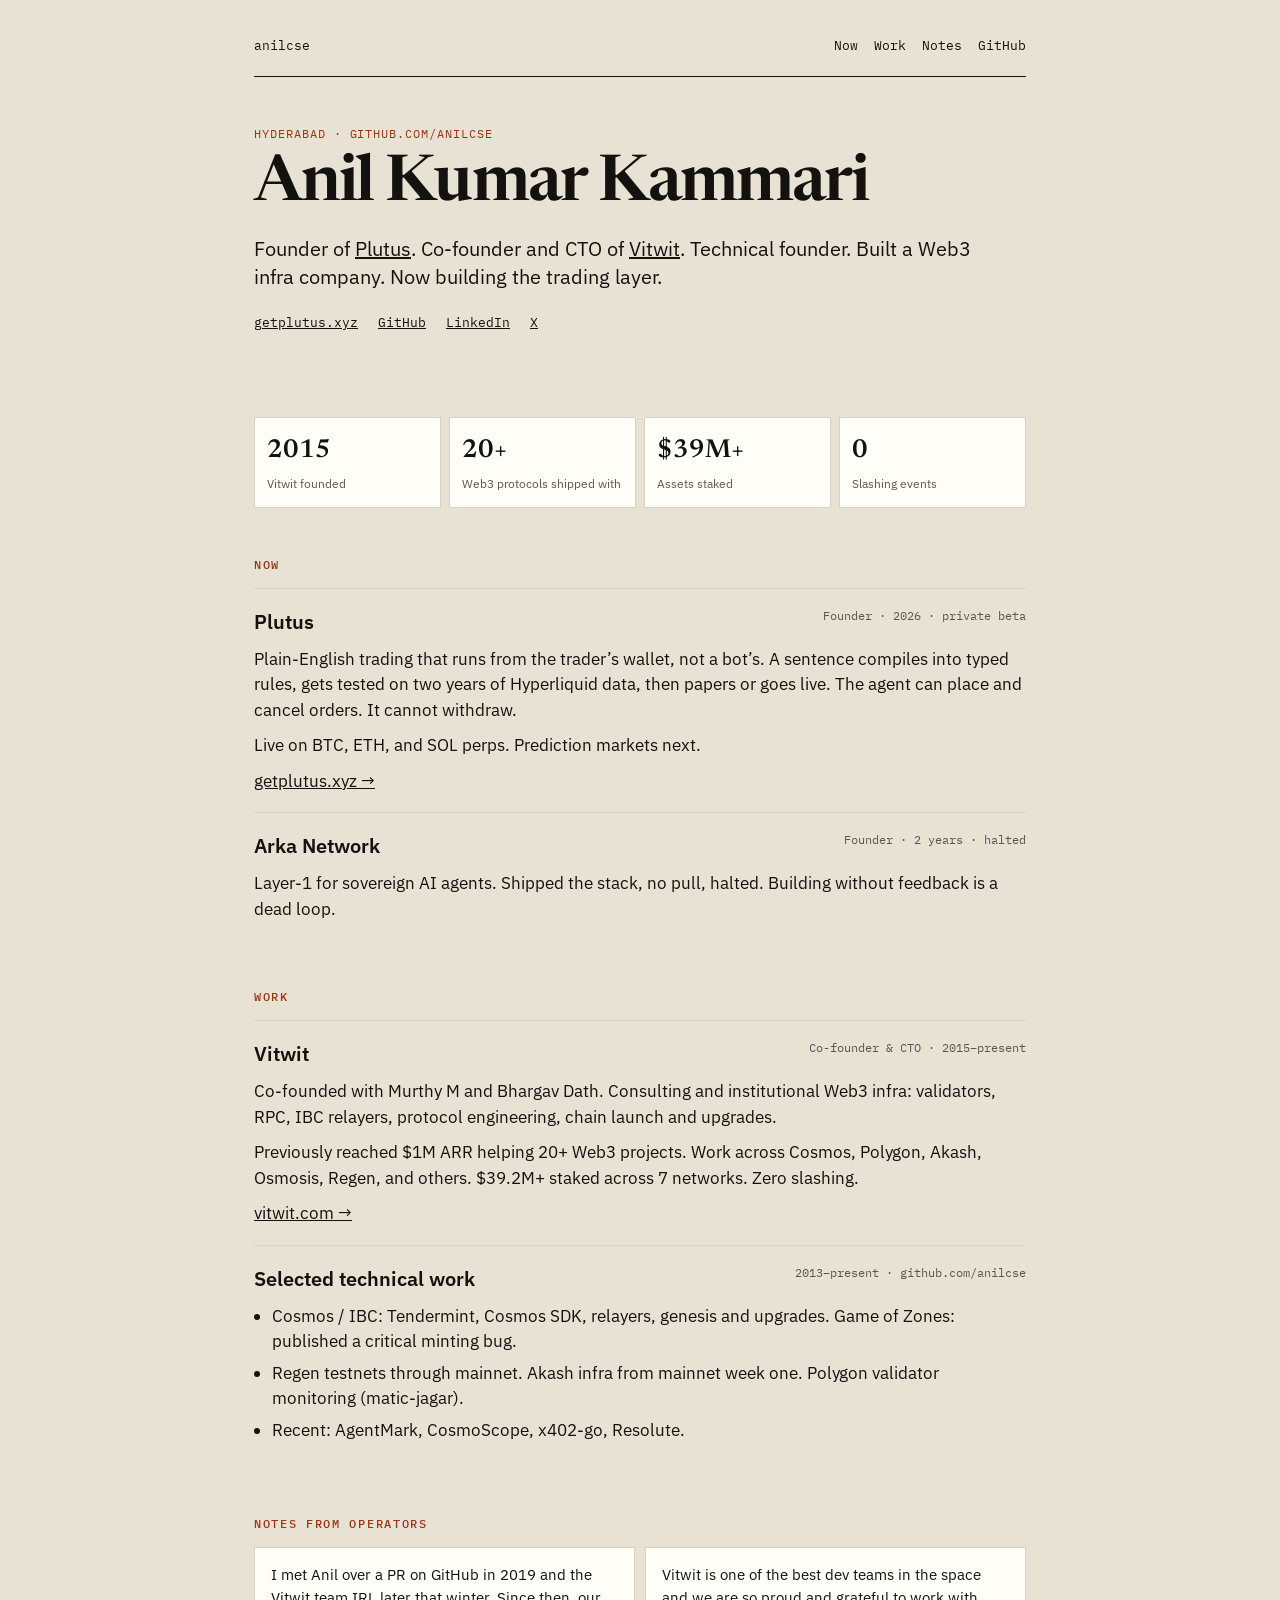
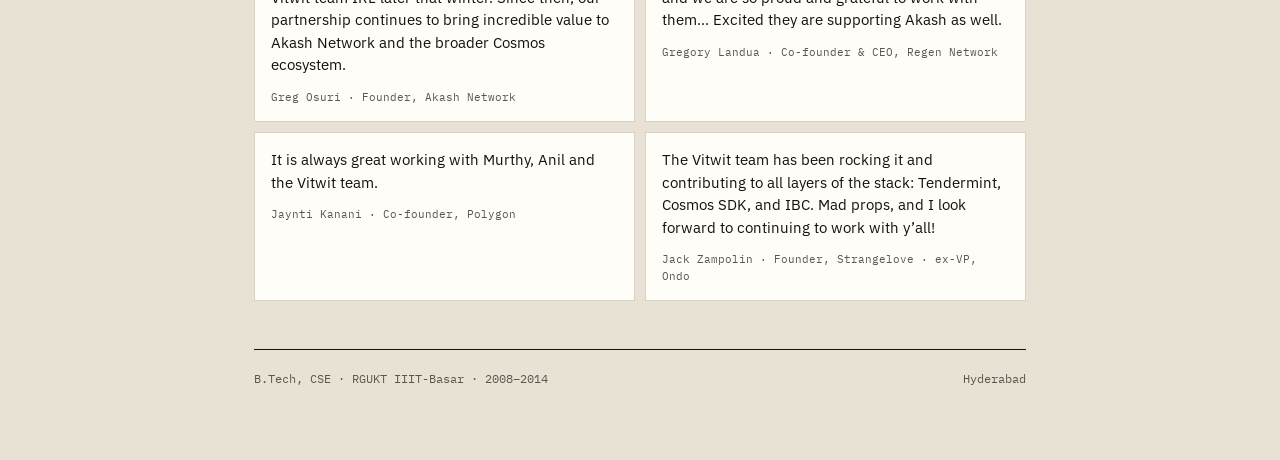
==== index.html @ 3f5a5447 "Add site" ====
<!DOCTYPE html>
<html lang="en">
<head>
  <meta charset="utf-8" />
  <meta name="viewport" content="width=device-width, initial-scale=1" />
  <title>Anil Kumar Kammari</title>
  <meta name="description" content="Founder of Plutus. Co-founder and CTO of Vitwit." />
  <link rel="preconnect" href="https://fonts.googleapis.com" />
  <link rel="preconnect" href="https://fonts.gstatic.com" crossorigin />
  <link href="https://fonts.googleapis.com/css2?family=IBM+Plex+Mono:wght@400;500&family=IBM+Plex+Sans:ital,wght@0,400;0,500;0,600;1,400&family=Newsreader:ital,opsz,wght@0,16..72,500;0,16..72,600;1,16..72,500&display=swap" rel="stylesheet" />
  <link rel="stylesheet" href="styles.css" />
</head>
<body>
  <div class="page">
    <header class="top">
      <p class="mark">anilcse</p>
      <nav>
        <a href="#now">Now</a>
        <a href="#work">Work</a>
        <a href="#notes">Notes</a>
        <a href="https://github.com/anilcse">GitHub</a>
      </nav>
    </header>

    <section class="hero">
      <p class="kicker">Hyderabad · github.com/anilcse</p>
      <h1>Anil Kumar Kammari</h1>
      <p class="lede">
        Founder of <a href="https://getplutus.xyz">Plutus</a>.
        Co-founder and CTO of <a href="https://vitwit.com">Vitwit</a>.
        Technical founder. Built a Web3 infra company. Now building the trading layer.
      </p>
      <p class="links">
        <a href="https://getplutus.xyz">getplutus.xyz</a>
        <a href="https://github.com/anilcse">GitHub</a>
        <a href="https://linkedin.com/in/anilcse">LinkedIn</a>
        <a href="https://x.com/anilcse_">X</a>
      </p>
    </section>

    <section class="stats" aria-label="Highlights">
      <div><b>2015</b><span>Vitwit founded</span></div>
      <div><b>20+</b><span>Web3 protocols shipped with</span></div>
      <div><b>$39M+</b><span>Assets staked</span></div>
      <div><b>0</b><span>Slashing events</span></div>
    </section>

    <section id="now">
      <h2>Now</h2>
      <article>
        <header>
          <h3>Plutus</h3>
          <p>Founder · 2026 · private beta</p>
        </header>
        <p>Plain-English trading that runs from the trader’s wallet, not a bot’s. A sentence compiles into typed rules, gets tested on two years of Hyperliquid data, then papers or goes live. The agent can place and cancel orders. It cannot withdraw.</p>
        <p>Live on BTC, ETH, and SOL perps. Prediction markets next.</p>
        <p><a href="https://getplutus.xyz">getplutus.xyz →</a></p>
      </article>
      <article>
        <header>
          <h3>Arka Network</h3>
          <p>Founder · 2 years · halted</p>
        </header>
        <p>Layer-1 for sovereign AI agents. Shipped the stack, no pull, halted. Building without feedback is a dead loop.</p>
      </article>
    </section>

    <section id="work">
      <h2>Work</h2>
      <article>
        <header>
          <h3>Vitwit</h3>
          <p>Co-founder &amp; CTO · 2015–present</p>
        </header>
        <p>Co-founded with Murthy M and Bhargav Dath. Consulting and institutional Web3 infra: validators, RPC, IBC relayers, protocol engineering, chain launch and upgrades.</p>
        <p>Previously reached $1M ARR helping 20+ Web3 projects. Work across Cosmos, Polygon, Akash, Osmosis, Regen, and others. $39.2M+ staked across 7 networks. Zero slashing.</p>
        <p><a href="https://vitwit.com">vitwit.com →</a></p>
      </article>
      <article>
        <header>
          <h3>Selected technical work</h3>
          <p>2013–present · github.com/anilcse</p>
        </header>
        <ul>
          <li>Cosmos / IBC: Tendermint, Cosmos SDK, relayers, genesis and upgrades. Game of Zones: published a critical minting bug.</li>
          <li>Regen testnets through mainnet. Akash infra from mainnet week one. Polygon validator monitoring (matic-jagar).</li>
          <li>Recent: AgentMark, CosmoScope, x402-go, Resolute.</li>
        </ul>
      </article>
    </section>

    <section id="notes">
      <h2>Notes from operators</h2>
      <div class="quotes">
        <blockquote>
          <p>I met Anil over a PR on GitHub in 2019 and the Vitwit team IRL later that winter. Since then, our partnership continues to bring incredible value to Akash Network and the broader Cosmos ecosystem.</p>
          <footer>Greg Osuri · Founder, Akash Network</footer>
        </blockquote>
        <blockquote>
          <p>Vitwit is one of the best dev teams in the space and we are so proud and grateful to work with them… Excited they are supporting Akash as well.</p>
          <footer>Gregory Landua · Co-founder &amp; CEO, Regen Network</footer>
        </blockquote>
        <blockquote>
          <p>It is always great working with Murthy, Anil and the Vitwit team.</p>
          <footer>Jaynti Kanani · Co-founder, Polygon</footer>
        </blockquote>
        <blockquote>
          <p>The Vitwit team has been rocking it and contributing to all layers of the stack: Tendermint, Cosmos SDK, and IBC. Mad props, and I look forward to continuing to work with y’all!</p>
          <footer>Jack Zampolin · Founder, Strangelove · ex-VP, Ondo</footer>
        </blockquote>
      </div>
    </section>

    <footer class="foot">
      <p>B.Tech, CSE · RGUKT IIIT-Basar · 2008–2014</p>
      <p>Hyderabad</p>
    </footer>
  </div>
</body>
</html>
---- styles.css ----
:root {
  --ink: #14120f;
  --muted: #5c574e;
  --rule: #d8d2c6;
  --paper: #f4efe4;
  --card: #fffdf8;
  --accent: #9a3412;
}

* { box-sizing: border-box; margin: 0; padding: 0; }

html { scroll-behavior: smooth; }

body {
  background: #e8e2d4;
  color: var(--ink);
  font-family: "IBM Plex Sans", ui-sans-serif, system-ui, sans-serif;
  font-size: 17px;
  line-height: 1.5;
}

a { color: var(--ink); }

.page {
  max-width: 820px;
  margin: 0 auto;
  padding: 36px 24px 72px;
}

.top {
  display: flex;
  justify-content: space-between;
  align-items: baseline;
  gap: 16px;
  padding-bottom: 20px;
  border-bottom: 1px solid var(--ink);
}

.mark {
  font-family: "IBM Plex Mono", ui-monospace, monospace;
  font-size: 13px;
}

nav {
  display: flex;
  gap: 16px;
  font-family: "IBM Plex Mono", ui-monospace, monospace;
  font-size: 13px;
}

nav a { text-decoration: none; }
nav a:hover { color: var(--accent); }

.hero { padding: 48px 0 36px; }

.kicker {
  font-family: "IBM Plex Mono", ui-monospace, monospace;
  font-size: 12px;
  letter-spacing: 0.08em;
  text-transform: uppercase;
  color: var(--accent);
  margin-bottom: 12px;
}

h1 {
  font-family: Newsreader, Georgia, serif;
  font-size: clamp(40px, 7vw, 64px);
  font-weight: 600;
  letter-spacing: -0.03em;
  line-height: 0.95;
}

.lede {
  margin-top: 20px;
  max-width: 38em;
  font-size: 20px;
  line-height: 1.4;
}

.links {
  display: flex;
  flex-wrap: wrap;
  gap: 14px 20px;
  margin-top: 22px;
  font-family: "IBM Plex Mono", ui-monospace, monospace;
  font-size: 13px;
}

.stats {
  display: grid;
  grid-template-columns: repeat(4, 1fr);
  gap: 8px;
  margin-bottom: 48px;
}

.stats div {
  background: var(--card);
  border: 1px solid var(--rule);
  padding: 14px 12px;
}

.stats b {
  display: block;
  font-family: Newsreader, Georgia, serif;
  font-size: 26px;
  font-weight: 600;
}

.stats span {
  display: block;
  margin-top: 4px;
  color: var(--muted);
  font-size: 12px;
}

h2 {
  font-family: "IBM Plex Mono", ui-monospace, monospace;
  font-size: 12px;
  font-weight: 500;
  letter-spacing: 0.14em;
  text-transform: uppercase;
  color: var(--accent);
  margin-bottom: 14px;
}

section { margin-bottom: 48px; }

article {
  padding: 18px 0;
  border-top: 1px solid var(--rule);
}

article header {
  display: flex;
  justify-content: space-between;
  gap: 12px;
  flex-wrap: wrap;
  margin-bottom: 10px;
}

h3 {
  font-size: 20px;
  font-weight: 600;
}

article header p {
  font-family: "IBM Plex Mono", ui-monospace, monospace;
  font-size: 12px;
  color: var(--muted);
}

article p + p, article ul { margin-top: 10px; }

ul { padding-left: 18px; }
li { margin: 6px 0; }

.quotes {
  display: grid;
  grid-template-columns: 1fr 1fr;
  gap: 10px;
}

blockquote {
  background: var(--card);
  border: 1px solid var(--rule);
  padding: 16px;
}

blockquote p { font-size: 15px; }

blockquote footer {
  margin-top: 12px;
  font-family: "IBM Plex Mono", ui-monospace, monospace;
  font-size: 11px;
  color: var(--muted);
}

.foot {
  padding-top: 20px;
  border-top: 1px solid var(--ink);
  font-family: "IBM Plex Mono", ui-monospace, monospace;
  font-size: 12px;
  color: var(--muted);
  display: flex;
  justify-content: space-between;
  gap: 12px;
  flex-wrap: wrap;
}

@media (max-width: 700px) {
  .stats, .quotes { grid-template-columns: 1fr 1fr; }
  .top { flex-direction: column; }
}

@media (max-width: 480px) {
  .stats { grid-template-columns: 1fr 1fr; }
  .quotes { grid-template-columns: 1fr; }
}
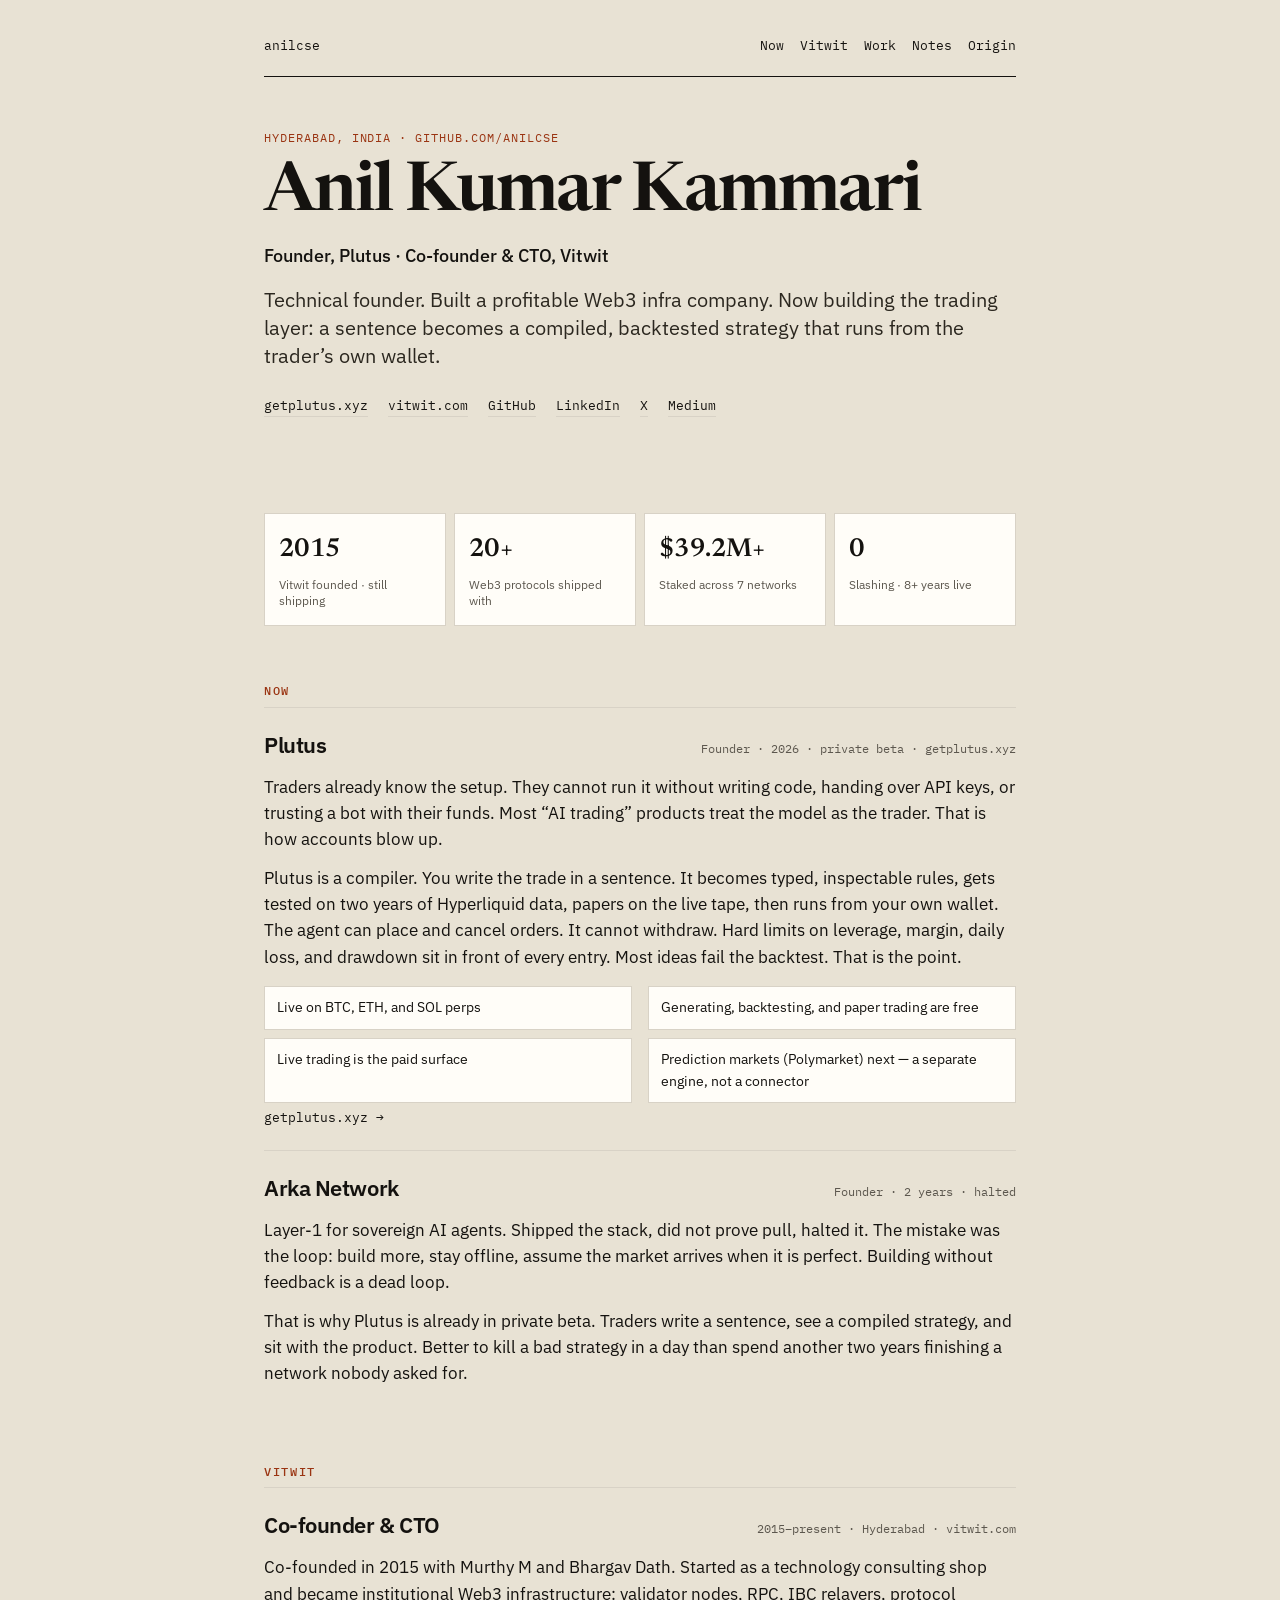
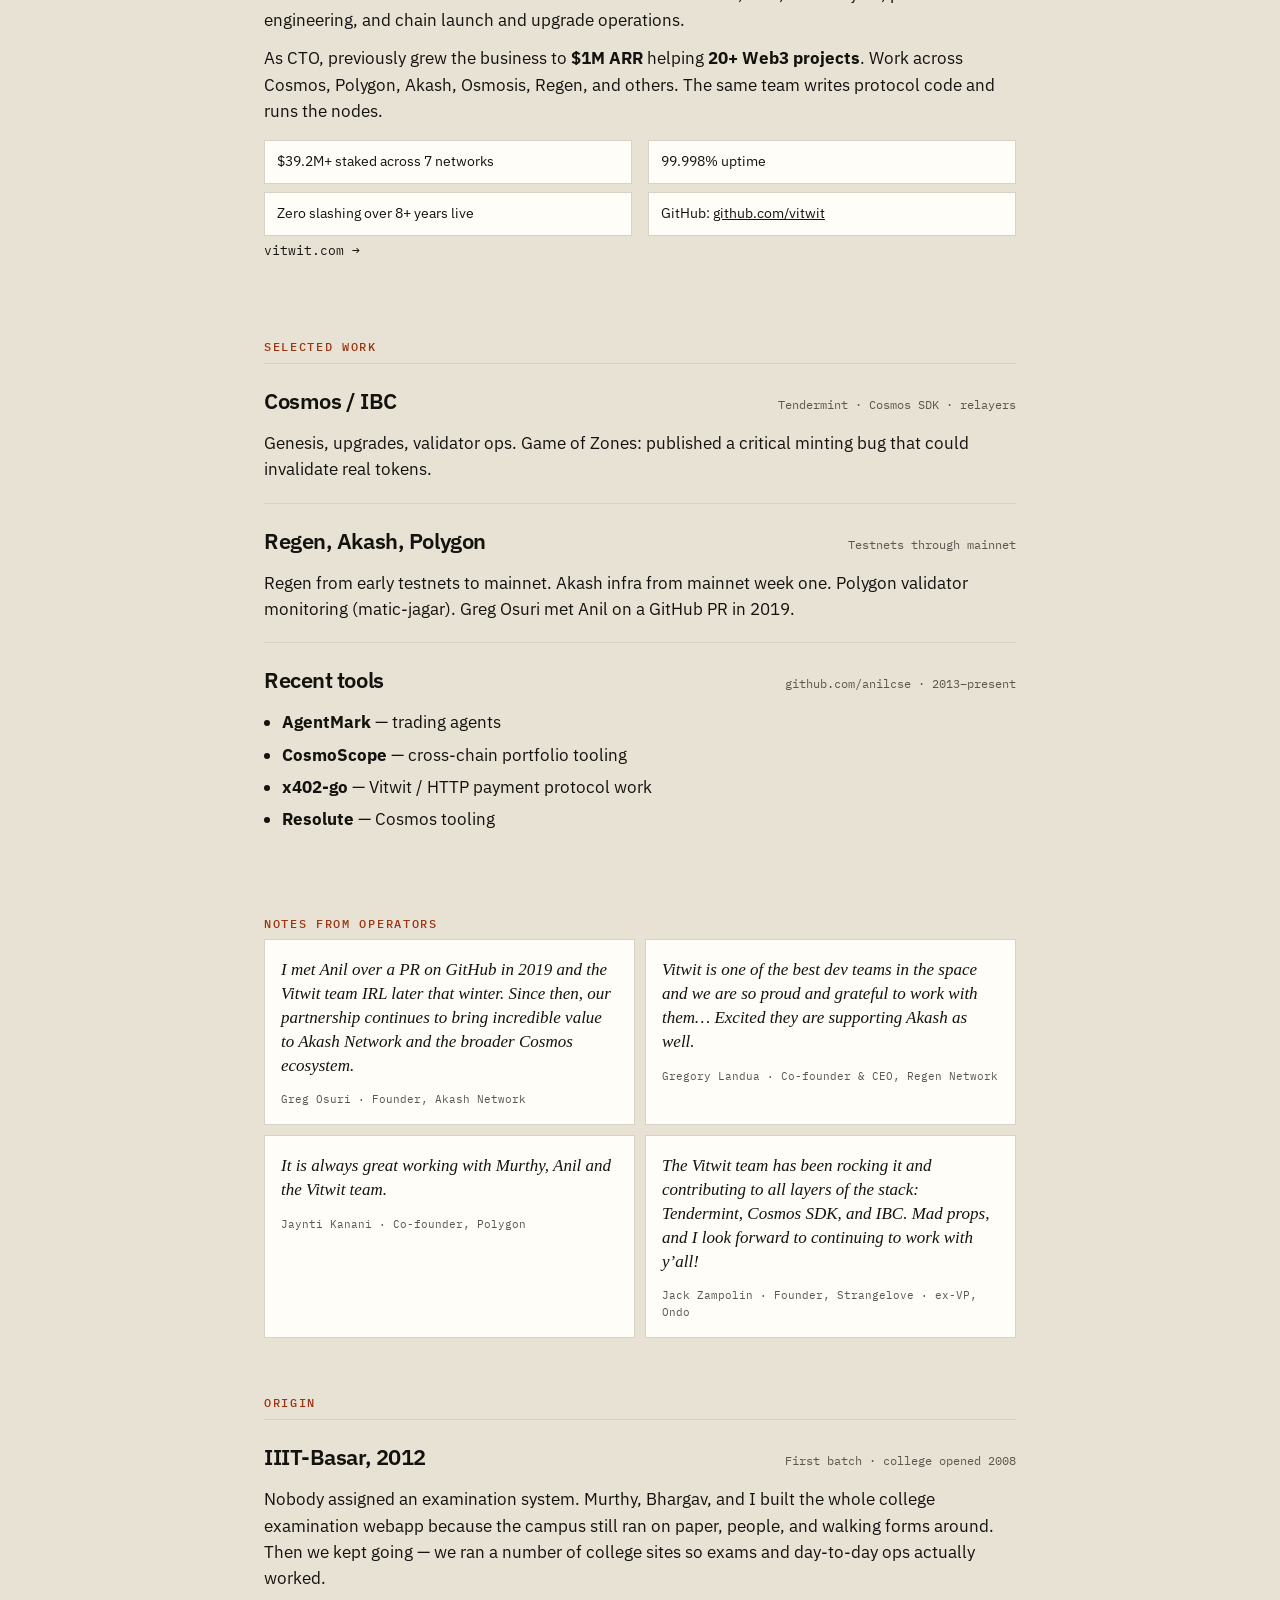
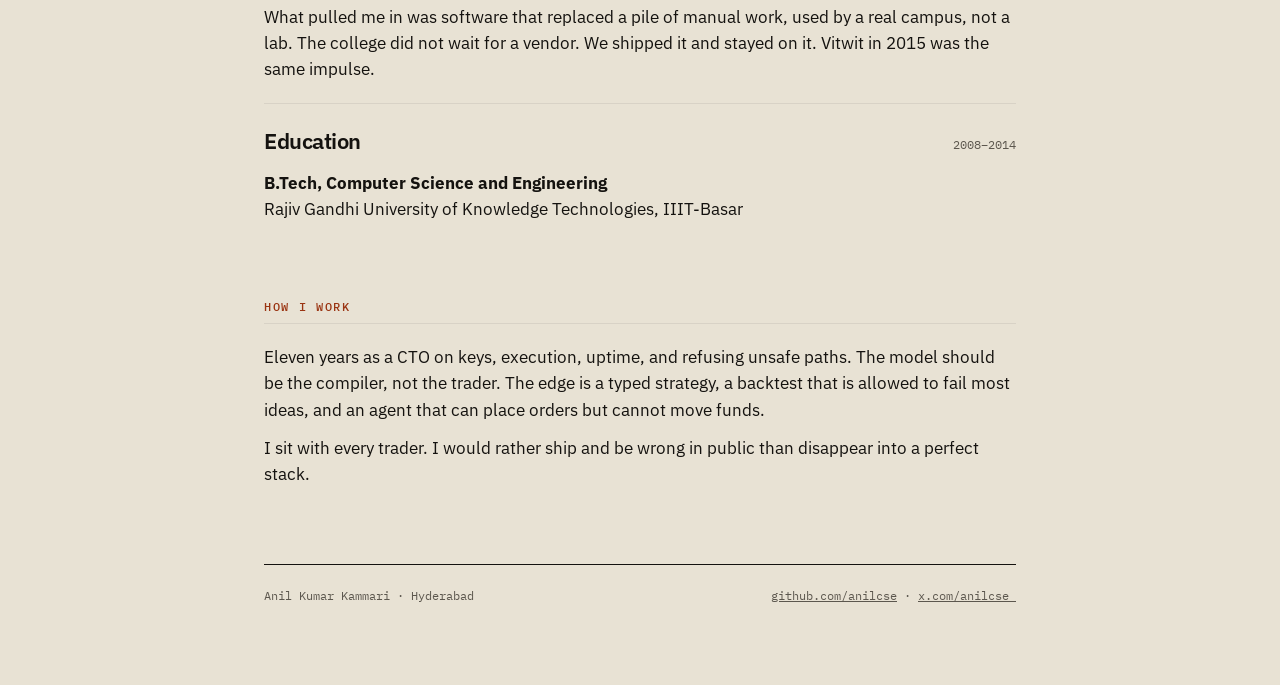
==== commit 451ae2a8: "Expand site" ====
--- a/index.html
+++ b/index.html
@@ -4,7 +4,9 @@
   <meta charset="utf-8" />
   <meta name="viewport" content="width=device-width, initial-scale=1" />
   <title>Anil Kumar Kammari</title>
-  <meta name="description" content="Founder of Plutus. Co-founder and CTO of Vitwit." />
+  <meta name="description" content="Anil Kumar Kammari — founder of Plutus, co-founder and CTO of Vitwit. Technical founder in Hyderabad." />
+  <meta name="author" content="Anil Kumar Kammari" />
+  <link rel="canonical" href="https://anilcse.github.io/me/" />
   <link rel="preconnect" href="https://fonts.googleapis.com" />
   <link rel="preconnect" href="https://fonts.gstatic.com" crossorigin />
   <link href="https://fonts.googleapis.com/css2?family=IBM+Plex+Mono:wght@400;500&family=IBM+Plex+Sans:ital,wght@0,400;0,500;0,600;1,400&family=Newsreader:ital,opsz,wght@0,16..72,500;0,16..72,600;1,16..72,500&display=swap" rel="stylesheet" />
@@ -16,33 +18,37 @@
       <p class="mark">anilcse</p>
       <nav>
         <a href="#now">Now</a>
+        <a href="#vitwit">Vitwit</a>
         <a href="#work">Work</a>
         <a href="#notes">Notes</a>
-        <a href="https://github.com/anilcse">GitHub</a>
+        <a href="#origin">Origin</a>
       </nav>
     </header>
 
     <section class="hero">
-      <p class="kicker">Hyderabad · github.com/anilcse</p>
+      <p class="kicker">Hyderabad, India · github.com/anilcse</p>
       <h1>Anil Kumar Kammari</h1>
+      <p class="role">Founder, Plutus · Co-founder &amp; CTO, Vitwit</p>
       <p class="lede">
-        Founder of <a href="https://getplutus.xyz">Plutus</a>.
-        Co-founder and CTO of <a href="https://vitwit.com">Vitwit</a>.
-        Technical founder. Built a Web3 infra company. Now building the trading layer.
+        Technical founder. Built a profitable Web3 infra company.
+        Now building the trading layer: a sentence becomes a compiled,
+        backtested strategy that runs from the trader’s own wallet.
       </p>
       <p class="links">
         <a href="https://getplutus.xyz">getplutus.xyz</a>
+        <a href="https://vitwit.com">vitwit.com</a>
         <a href="https://github.com/anilcse">GitHub</a>
         <a href="https://linkedin.com/in/anilcse">LinkedIn</a>
         <a href="https://x.com/anilcse_">X</a>
+        <a href="https://medium.com/@anilcse">Medium</a>
       </p>
     </section>
 
     <section class="stats" aria-label="Highlights">
-      <div><b>2015</b><span>Vitwit founded</span></div>
+      <div><b>2015</b><span>Vitwit founded · still shipping</span></div>
       <div><b>20+</b><span>Web3 protocols shipped with</span></div>
-      <div><b>$39M+</b><span>Assets staked</span></div>
-      <div><b>0</b><span>Slashing events</span></div>
+      <div><b>$39.2M+</b><span>Staked across 7 networks</span></div>
+      <div><b>0</b><span>Slashing · 8+ years live</span></div>
     </section>
 
     <section id="now">
@@ -50,10 +56,26 @@
       <article>
         <header>
           <h3>Plutus</h3>
-          <p>Founder · 2026 · private beta</p>
-        </header>
-        <p>Plain-English trading that runs from the trader’s wallet, not a bot’s. A sentence compiles into typed rules, gets tested on two years of Hyperliquid data, then papers or goes live. The agent can place and cancel orders. It cannot withdraw.</p>
-        <p>Live on BTC, ETH, and SOL perps. Prediction markets next.</p>
+          <p>Founder · 2026 · private beta · getplutus.xyz</p>
+        </header>
+        <p>
+          Traders already know the setup. They cannot run it without writing code,
+          handing over API keys, or trusting a bot with their funds. Most “AI trading”
+          products treat the model as the trader. That is how accounts blow up.
+        </p>
+        <p>
+          Plutus is a compiler. You write the trade in a sentence. It becomes typed,
+          inspectable rules, gets tested on two years of Hyperliquid data, papers on
+          the live tape, then runs from your own wallet. The agent can place and cancel
+          orders. It cannot withdraw. Hard limits on leverage, margin, daily loss, and
+          drawdown sit in front of every entry. Most ideas fail the backtest. That is the point.
+        </p>
+        <ul class="facts">
+          <li>Live on BTC, ETH, and SOL perps</li>
+          <li>Generating, backtesting, and paper trading are free</li>
+          <li>Live trading is the paid surface</li>
+          <li>Prediction markets (Polymarket) next — a separate engine, not a connector</li>
+        </ul>
         <p><a href="https://getplutus.xyz">getplutus.xyz →</a></p>
       </article>
       <article>
@@ -61,30 +83,78 @@
           <h3>Arka Network</h3>
           <p>Founder · 2 years · halted</p>
         </header>
-        <p>Layer-1 for sovereign AI agents. Shipped the stack, no pull, halted. Building without feedback is a dead loop.</p>
+        <p>
+          Layer-1 for sovereign AI agents. Shipped the stack, did not prove pull, halted it.
+          The mistake was the loop: build more, stay offline, assume the market arrives when
+          it is perfect. Building without feedback is a dead loop.
+        </p>
+        <p>
+          That is why Plutus is already in private beta. Traders write a sentence, see a
+          compiled strategy, and sit with the product. Better to kill a bad strategy in a
+          day than spend another two years finishing a network nobody asked for.
+        </p>
+      </article>
+    </section>
+
+    <section id="vitwit">
+      <h2>Vitwit</h2>
+      <article>
+        <header>
+          <h3>Co-founder &amp; CTO</h3>
+          <p>2015–present · Hyderabad · vitwit.com</p>
+        </header>
+        <p>
+          Co-founded in 2015 with Murthy M and Bhargav Dath. Started as a technology
+          consulting shop and became institutional Web3 infrastructure: validator nodes,
+          RPC, IBC relayers, protocol engineering, and chain launch and upgrade operations.
+        </p>
+        <p>
+          As CTO, previously grew the business to <strong>$1M ARR</strong> helping
+          <strong>20+ Web3 projects</strong>. Work across Cosmos, Polygon, Akash, Osmosis,
+          Regen, and others. The same team writes protocol code and runs the nodes.
+        </p>
+        <ul class="facts">
+          <li>$39.2M+ staked across 7 networks</li>
+          <li>99.998% uptime</li>
+          <li>Zero slashing over 8+ years live</li>
+          <li>GitHub: <a href="https://github.com/vitwit">github.com/vitwit</a></li>
+        </ul>
+        <p><a href="https://vitwit.com">vitwit.com →</a></p>
       </article>
     </section>
 
     <section id="work">
-      <h2>Work</h2>
-      <article>
-        <header>
-          <h3>Vitwit</h3>
-          <p>Co-founder &amp; CTO · 2015–present</p>
-        </header>
-        <p>Co-founded with Murthy M and Bhargav Dath. Consulting and institutional Web3 infra: validators, RPC, IBC relayers, protocol engineering, chain launch and upgrades.</p>
-        <p>Previously reached $1M ARR helping 20+ Web3 projects. Work across Cosmos, Polygon, Akash, Osmosis, Regen, and others. $39.2M+ staked across 7 networks. Zero slashing.</p>
-        <p><a href="https://vitwit.com">vitwit.com →</a></p>
-      </article>
-      <article>
-        <header>
-          <h3>Selected technical work</h3>
-          <p>2013–present · github.com/anilcse</p>
+      <h2>Selected work</h2>
+      <article>
+        <header>
+          <h3>Cosmos / IBC</h3>
+          <p>Tendermint · Cosmos SDK · relayers</p>
+        </header>
+        <p>
+          Genesis, upgrades, validator ops. Game of Zones: published a critical minting
+          bug that could invalidate real tokens.
+        </p>
+      </article>
+      <article>
+        <header>
+          <h3>Regen, Akash, Polygon</h3>
+          <p>Testnets through mainnet</p>
+        </header>
+        <p>
+          Regen from early testnets to mainnet. Akash infra from mainnet week one.
+          Polygon validator monitoring (matic-jagar). Greg Osuri met Anil on a GitHub PR in 2019.
+        </p>
+      </article>
+      <article>
+        <header>
+          <h3>Recent tools</h3>
+          <p>github.com/anilcse · 2013–present</p>
         </header>
         <ul>
-          <li>Cosmos / IBC: Tendermint, Cosmos SDK, relayers, genesis and upgrades. Game of Zones: published a critical minting bug.</li>
-          <li>Regen testnets through mainnet. Akash infra from mainnet week one. Polygon validator monitoring (matic-jagar).</li>
-          <li>Recent: AgentMark, CosmoScope, x402-go, Resolute.</li>
+          <li><strong>AgentMark</strong> — trading agents</li>
+          <li><strong>CosmoScope</strong> — cross-chain portfolio tooling</li>
+          <li><strong>x402-go</strong> — Vitwit / HTTP payment protocol work</li>
+          <li><strong>Resolute</strong> — Cosmos tooling</li>
         </ul>
       </article>
     </section>
@@ -111,9 +181,60 @@
       </div>
     </section>
 
+    <section id="origin">
+      <h2>Origin</h2>
+      <article>
+        <header>
+          <h3>IIIT-Basar, 2012</h3>
+          <p>First batch · college opened 2008</p>
+        </header>
+        <p>
+          Nobody assigned an examination system. Murthy, Bhargav, and I built the whole
+          college examination webapp because the campus still ran on paper, people, and
+          walking forms around. Then we kept going — we ran a number of college sites so
+          exams and day-to-day ops actually worked.
+        </p>
+        <p>
+          What pulled me in was software that replaced a pile of manual work, used by a
+          real campus, not a lab. The college did not wait for a vendor. We shipped it
+          and stayed on it. Vitwit in 2015 was the same impulse.
+        </p>
+      </article>
+      <article>
+        <header>
+          <h3>Education</h3>
+          <p>2008–2014</p>
+        </header>
+        <p>
+          <strong>B.Tech, Computer Science and Engineering</strong><br />
+          Rajiv Gandhi University of Knowledge Technologies, IIIT-Basar
+        </p>
+      </article>
+    </section>
+
+    <section id="about">
+      <h2>How I work</h2>
+      <article>
+        <p>
+          Eleven years as a CTO on keys, execution, uptime, and refusing unsafe paths.
+          The model should be the compiler, not the trader. The edge is a typed strategy,
+          a backtest that is allowed to fail most ideas, and an agent that can place
+          orders but cannot move funds.
+        </p>
+        <p>
+          I sit with every trader. I would rather ship and be wrong in public than
+          disappear into a perfect stack.
+        </p>
+      </article>
+    </section>
+
     <footer class="foot">
-      <p>B.Tech, CSE · RGUKT IIIT-Basar · 2008–2014</p>
-      <p>Hyderabad</p>
+      <p>Anil Kumar Kammari · Hyderabad</p>
+      <p>
+        <a href="https://github.com/anilcse">github.com/anilcse</a>
+        ·
+        <a href="https://x.com/anilcse_">x.com/anilcse_</a>
+      </p>
     </footer>
   </div>
 </body>
--- a/styles.css
+++ b/styles.css
@@ -16,15 +16,15 @@
   color: var(--ink);
   font-family: "IBM Plex Sans", ui-sans-serif, system-ui, sans-serif;
   font-size: 17px;
-  line-height: 1.5;
+  line-height: 1.55;
 }
 
 a { color: var(--ink); }
 
 .page {
-  max-width: 820px;
+  max-width: 800px;
   margin: 0 auto;
-  padding: 36px 24px 72px;
+  padding: 36px 24px 80px;
 }
 
 .top {
@@ -43,7 +43,8 @@
 
 nav {
   display: flex;
-  gap: 16px;
+  flex-wrap: wrap;
+  gap: 14px 16px;
   font-family: "IBM Plex Mono", ui-monospace, monospace;
   font-size: 13px;
 }
@@ -51,7 +52,7 @@
 nav a { text-decoration: none; }
 nav a:hover { color: var(--accent); }
 
-.hero { padding: 48px 0 36px; }
+.hero { padding: 52px 0 40px; }
 
 .kicker {
   font-family: "IBM Plex Mono", ui-monospace, monospace;
@@ -59,44 +60,54 @@
   letter-spacing: 0.08em;
   text-transform: uppercase;
   color: var(--accent);
-  margin-bottom: 12px;
+  margin-bottom: 14px;
 }
 
 h1 {
   font-family: Newsreader, Georgia, serif;
-  font-size: clamp(40px, 7vw, 64px);
+  font-size: clamp(40px, 7vw, 68px);
   font-weight: 600;
   letter-spacing: -0.03em;
   line-height: 0.95;
 }
 
+.role {
+  margin-top: 16px;
+  font-size: 18px;
+  font-weight: 500;
+}
+
 .lede {
-  margin-top: 20px;
+  margin-top: 16px;
   max-width: 38em;
   font-size: 20px;
   line-height: 1.4;
+  color: #2b271f;
 }
 
 .links {
   display: flex;
   flex-wrap: wrap;
-  gap: 14px 20px;
-  margin-top: 22px;
-  font-family: "IBM Plex Mono", ui-monospace, monospace;
-  font-size: 13px;
-}
+  gap: 12px 20px;
+  margin-top: 26px;
+  font-family: "IBM Plex Mono", ui-monospace, monospace;
+  font-size: 13px;
+}
+
+.links a { text-decoration: none; border-bottom: 1px solid var(--rule); }
+.links a:hover { color: var(--accent); border-color: var(--accent); }
 
 .stats {
   display: grid;
   grid-template-columns: repeat(4, 1fr);
   gap: 8px;
-  margin-bottom: 48px;
+  margin-bottom: 56px;
 }
 
 .stats div {
   background: var(--card);
   border: 1px solid var(--rule);
-  padding: 14px 12px;
+  padding: 16px 14px;
 }
 
 .stats b {
@@ -104,13 +115,15 @@
   font-family: Newsreader, Georgia, serif;
   font-size: 26px;
   font-weight: 600;
+  letter-spacing: -0.02em;
 }
 
 .stats span {
   display: block;
-  margin-top: 4px;
-  color: var(--muted);
-  font-size: 12px;
+  margin-top: 6px;
+  color: var(--muted);
+  font-size: 12px;
+  line-height: 1.35;
 }
 
 h2 {
@@ -120,27 +133,29 @@
   letter-spacing: 0.14em;
   text-transform: uppercase;
   color: var(--accent);
-  margin-bottom: 14px;
-}
-
-section { margin-bottom: 48px; }
+  margin-bottom: 6px;
+}
+
+section { margin-bottom: 56px; }
 
 article {
-  padding: 18px 0;
+  padding: 20px 0;
   border-top: 1px solid var(--rule);
 }
 
 article header {
   display: flex;
   justify-content: space-between;
+  align-items: baseline;
   gap: 12px;
   flex-wrap: wrap;
-  margin-bottom: 10px;
+  margin-bottom: 12px;
 }
 
 h3 {
-  font-size: 20px;
+  font-size: 22px;
   font-weight: 600;
+  letter-spacing: -0.02em;
 }
 
 article header p {
@@ -149,10 +164,36 @@
   color: var(--muted);
 }
 
-article p + p, article ul { margin-top: 10px; }
+article p + p,
+article ul { margin-top: 12px; }
+
+article > p:last-child a {
+  font-family: "IBM Plex Mono", ui-monospace, monospace;
+  font-size: 13px;
+  text-decoration: none;
+}
+
+article > p:last-child a:hover { color: var(--accent); }
 
 ul { padding-left: 18px; }
 li { margin: 6px 0; }
+
+.facts {
+  list-style: none;
+  padding: 0;
+  display: grid;
+  grid-template-columns: 1fr 1fr;
+  gap: 8px 16px;
+  margin-top: 16px;
+}
+
+.facts li {
+  margin: 0;
+  padding: 10px 12px;
+  background: var(--card);
+  border: 1px solid var(--rule);
+  font-size: 14px;
+}
 
 .quotes {
   display: grid;
@@ -163,20 +204,26 @@
 blockquote {
   background: var(--card);
   border: 1px solid var(--rule);
-  padding: 16px;
-}
-
-blockquote p { font-size: 15px; }
+  padding: 18px 16px 16px;
+}
+
+blockquote p {
+  font-family: Newsreader, Georgia, serif;
+  font-size: 17px;
+  line-height: 1.4;
+  font-style: italic;
+}
 
 blockquote footer {
-  margin-top: 12px;
+  margin-top: 14px;
   font-family: "IBM Plex Mono", ui-monospace, monospace;
   font-size: 11px;
+  font-style: normal;
   color: var(--muted);
 }
 
 .foot {
-  padding-top: 20px;
+  padding-top: 22px;
   border-top: 1px solid var(--ink);
   font-family: "IBM Plex Mono", ui-monospace, monospace;
   font-size: 12px;
@@ -187,12 +234,14 @@
   flex-wrap: wrap;
 }
 
+.foot a { color: var(--muted); }
+
 @media (max-width: 700px) {
-  .stats, .quotes { grid-template-columns: 1fr 1fr; }
+  .stats { grid-template-columns: 1fr 1fr; }
+  .quotes, .facts { grid-template-columns: 1fr; }
   .top { flex-direction: column; }
 }
 
 @media (max-width: 480px) {
-  .stats { grid-template-columns: 1fr 1fr; }
-  .quotes { grid-template-columns: 1fr; }
-}
+  .hero { padding: 36px 0 28px; }
+}
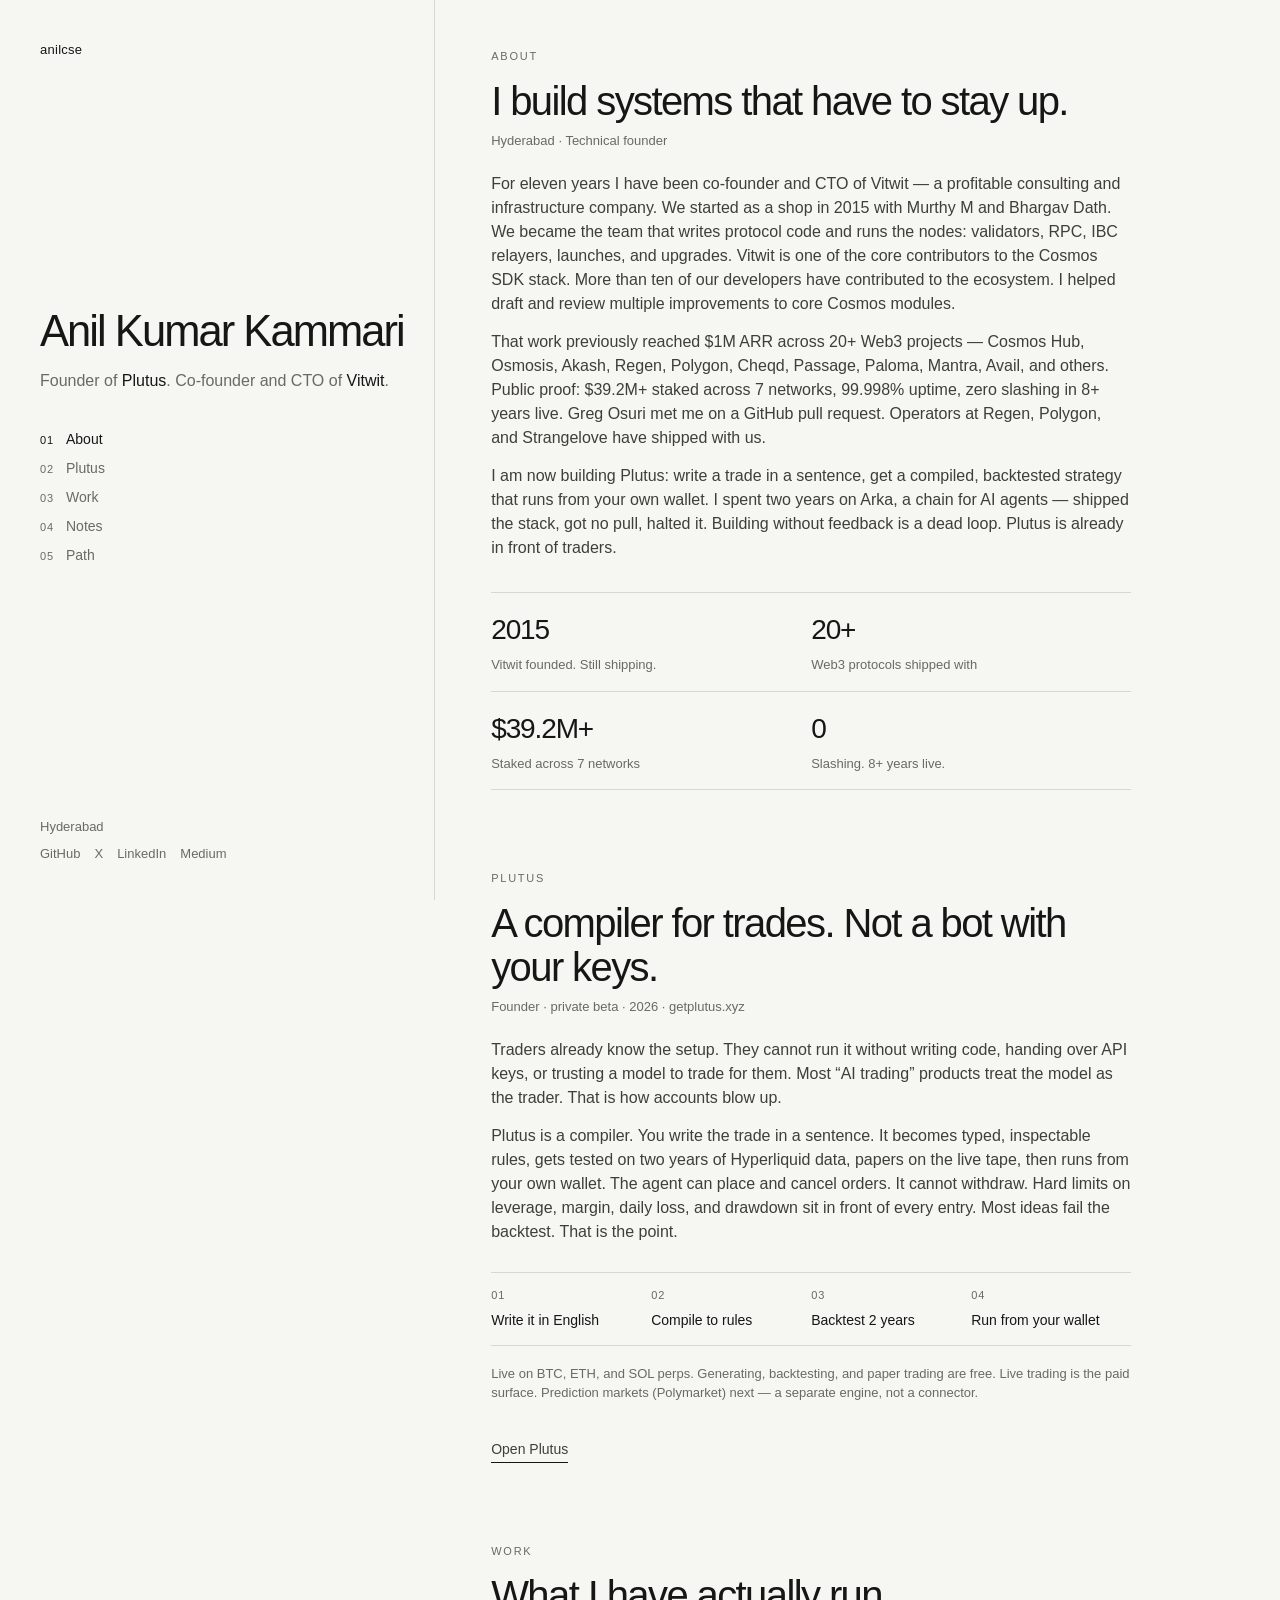
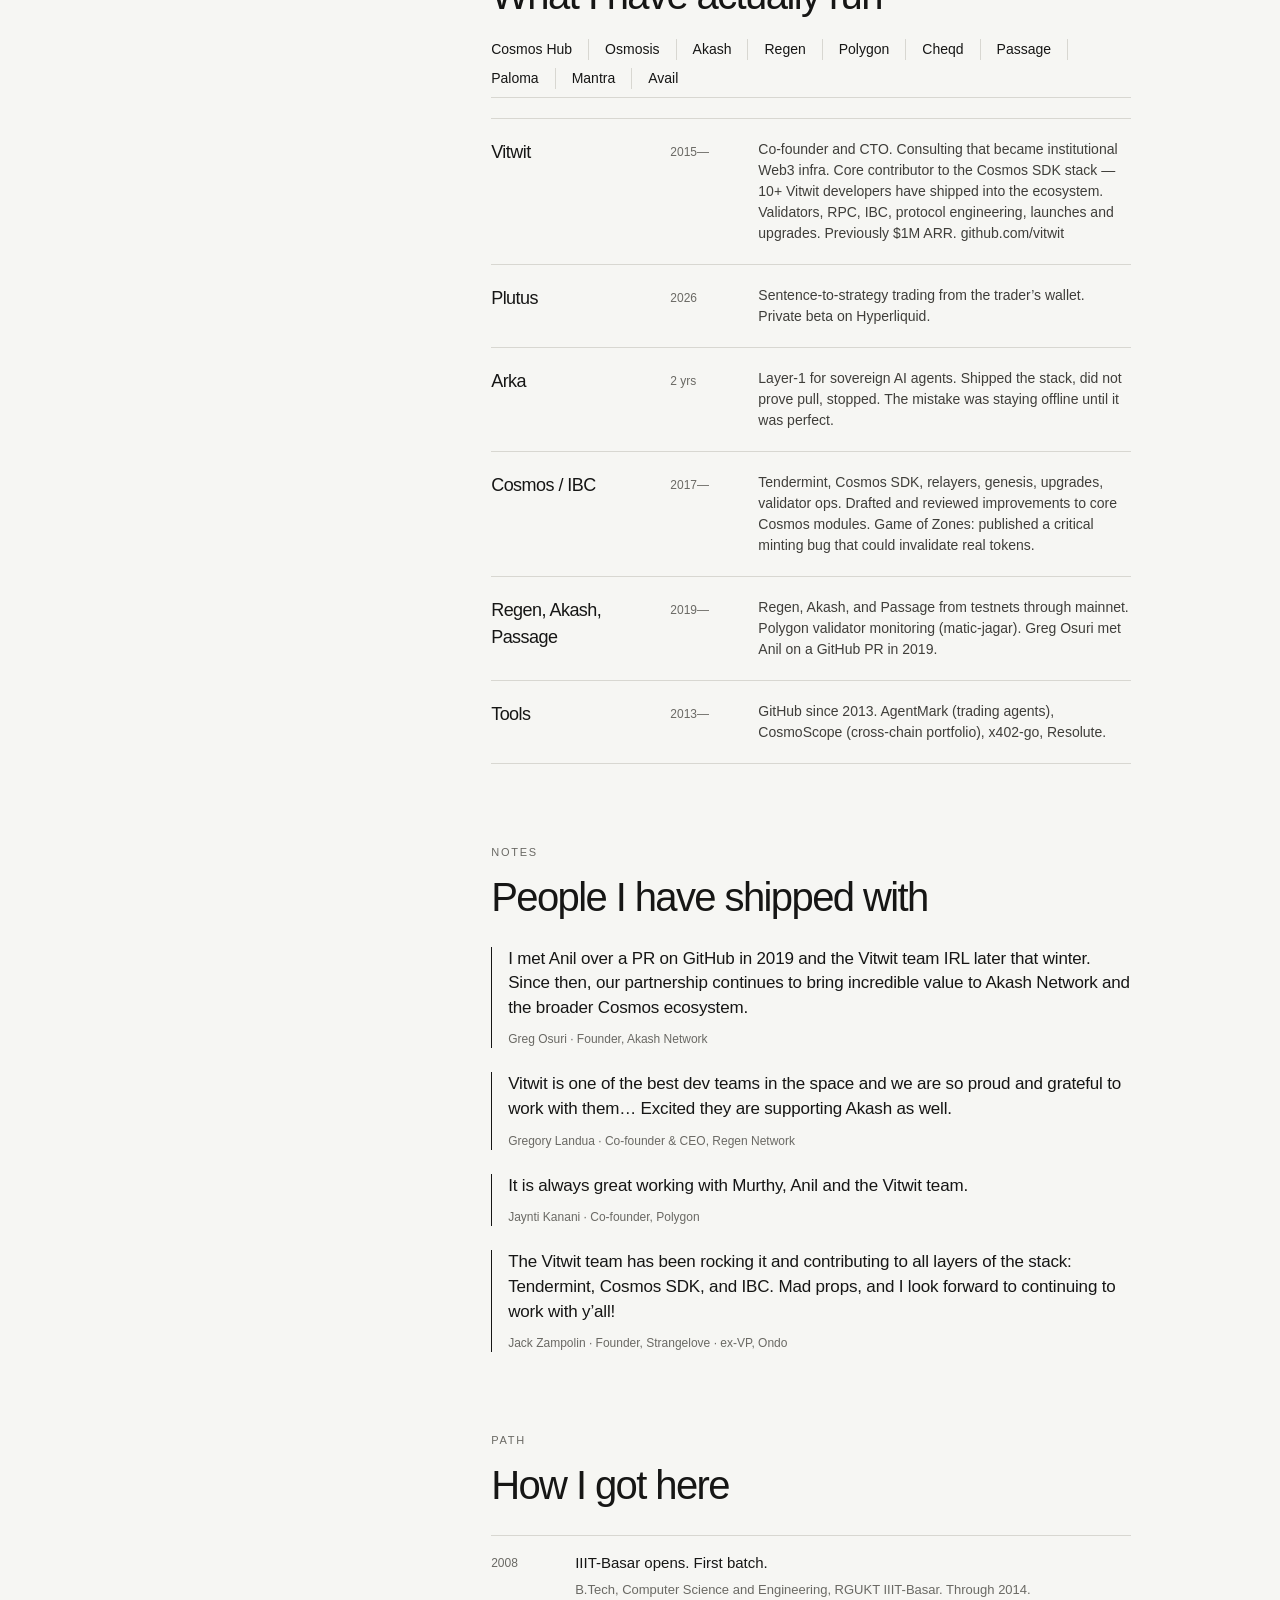
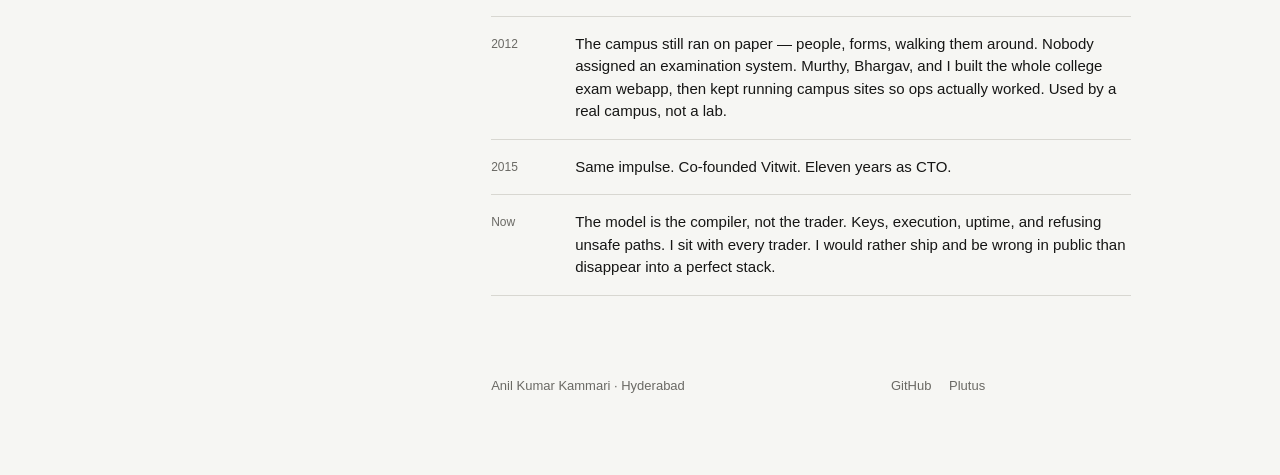
==== commit 6351b16a: "Add portfolio projects, redesign the layout" ====
--- a/index.html
+++ b/index.html
@@ -4,64 +4,99 @@
   <meta charset="utf-8" />
   <meta name="viewport" content="width=device-width, initial-scale=1" />
   <title>Anil Kumar Kammari</title>
-  <meta name="description" content="Anil Kumar Kammari — founder of Plutus, co-founder and CTO of Vitwit. Technical founder in Hyderabad." />
-  <meta name="author" content="Anil Kumar Kammari" />
-  <link rel="canonical" href="https://anilcse.github.io/me/" />
-  <link rel="preconnect" href="https://fonts.googleapis.com" />
-  <link rel="preconnect" href="https://fonts.gstatic.com" crossorigin />
-  <link href="https://fonts.googleapis.com/css2?family=IBM+Plex+Mono:wght@400;500&family=IBM+Plex+Sans:ital,wght@0,400;0,500;0,600;1,400&family=Newsreader:ital,opsz,wght@0,16..72,500;0,16..72,600;1,16..72,500&display=swap" rel="stylesheet" />
+  <meta name="description" content="Founder of Plutus. Co-founder and CTO of Vitwit." />
+  <link rel="canonical" href="https://anilcse.xyz/" />
+  <link rel="preconnect" href="https://api.fontshare.com" />
+  <link href="https://api.fontshare.com/v2/css?f[]=satoshi@400,500,700&f[]=clash-grotesk@500,600&display=swap" rel="stylesheet" />
   <link rel="stylesheet" href="styles.css" />
 </head>
 <body>
-  <div class="page">
-    <header class="top">
+  <a class="skip" href="#main">Skip to content</a>
+
+  <div class="shell">
+    <header class="rail">
       <p class="mark">anilcse</p>
-      <nav>
-        <a href="#now">Now</a>
-        <a href="#vitwit">Vitwit</a>
-        <a href="#work">Work</a>
-        <a href="#notes">Notes</a>
-        <a href="#origin">Origin</a>
-      </nav>
+      <div class="rail-main">
+        <h1>Anil Kumar Kammari</h1>
+        <p class="lede">
+          Founder of <a href="https://getplutus.xyz">Plutus</a>.
+          Co-founder and CTO of <a href="https://vitwit.com">Vitwit</a>.
+        </p>
+        <nav>
+          <a href="#about"><span>01</span> About</a>
+          <a href="#now"><span>02</span> Plutus</a>
+          <a href="#work"><span>03</span> Work</a>
+          <a href="#notes"><span>04</span> Notes</a>
+          <a href="#path"><span>05</span> Path</a>
+        </nav>
+      </div>
+      <p class="rail-foot">
+        Hyderabad
+        <span>
+          <a href="https://github.com/anilcse">GitHub</a>
+          <a href="https://x.com/anilcse_">X</a>
+          <a href="https://linkedin.com/in/anilcse">LinkedIn</a>
+          <a href="https://medium.com/@anilcse">Medium</a>
+        </span>
+      </p>
     </header>
 
-    <section class="hero">
-      <p class="kicker">Hyderabad, India · github.com/anilcse</p>
-      <h1>Anil Kumar Kammari</h1>
-      <p class="role">Founder, Plutus · Co-founder &amp; CTO, Vitwit</p>
-      <p class="lede">
-        Technical founder. Built a profitable Web3 infra company.
-        Now building the trading layer: a sentence becomes a compiled,
-        backtested strategy that runs from the trader’s own wallet.
-      </p>
-      <p class="links">
-        <a href="https://getplutus.xyz">getplutus.xyz</a>
-        <a href="https://vitwit.com">vitwit.com</a>
-        <a href="https://github.com/anilcse">GitHub</a>
-        <a href="https://linkedin.com/in/anilcse">LinkedIn</a>
-        <a href="https://x.com/anilcse_">X</a>
-        <a href="https://medium.com/@anilcse">Medium</a>
-      </p>
-    </section>
-
-    <section class="stats" aria-label="Highlights">
-      <div><b>2015</b><span>Vitwit founded · still shipping</span></div>
-      <div><b>20+</b><span>Web3 protocols shipped with</span></div>
-      <div><b>$39.2M+</b><span>Staked across 7 networks</span></div>
-      <div><b>0</b><span>Slashing · 8+ years live</span></div>
-    </section>
-
-    <section id="now">
-      <h2>Now</h2>
-      <article>
-        <header>
-          <h3>Plutus</h3>
-          <p>Founder · 2026 · private beta · getplutus.xyz</p>
-        </header>
+    <main id="main">
+      <section id="about">
+        <p class="label">About</p>
+        <h2>I build systems that have to stay up.</h2>
+        <p class="when">Hyderabad · Technical founder</p>
+        <p>
+          For eleven years I have been co-founder and CTO of Vitwit — a profitable
+          consulting and infrastructure company. We started as a shop in 2015 with
+          Murthy M and Bhargav Dath.           We became the team that writes protocol code
+          and runs the nodes: validators, RPC, IBC relayers, launches, and upgrades.
+          Vitwit is one of the core contributors to the Cosmos SDK stack.
+          More than ten of our developers have contributed to the ecosystem.
+          I helped draft and review multiple improvements to core Cosmos modules.
+        </p>
+        <p>
+          That work previously reached $1M ARR across 20+ Web3 projects — Cosmos Hub,
+          Osmosis, Akash, Regen, Polygon, Cheqd, Passage, Paloma, Mantra, Avail,
+          and others. Public proof: $39.2M+ staked
+          across 7 networks, 99.998% uptime, zero slashing in 8+ years live.
+          Greg Osuri met me on a GitHub pull request. Operators at Regen, Polygon,
+          and Strangelove have shipped with us.
+        </p>
+        <p>
+          I am now building Plutus: write a trade in a sentence, get a compiled,
+          backtested strategy that runs from your own wallet. I spent two years on
+          Arka, a chain for AI agents — shipped the stack, got no pull, halted it.
+          Building without feedback is a dead loop. Plutus is already in front of traders.
+        </p>
+        <dl class="facts">
+          <div>
+            <dt>2015</dt>
+            <dd>Vitwit founded. Still shipping.</dd>
+          </div>
+          <div>
+            <dt>20+</dt>
+            <dd>Web3 protocols shipped with</dd>
+          </div>
+          <div>
+            <dt>$39.2M+</dt>
+            <dd>Staked across 7 networks</dd>
+          </div>
+          <div>
+            <dt>0</dt>
+            <dd>Slashing. 8+ years live.</dd>
+          </div>
+        </dl>
+      </section>
+
+      <section id="now">
+        <p class="label">Plutus</p>
+        <h2>A compiler for trades. Not a bot with your keys.</h2>
+        <p class="when">Founder · private beta · 2026 · getplutus.xyz</p>
         <p>
           Traders already know the setup. They cannot run it without writing code,
-          handing over API keys, or trusting a bot with their funds. Most “AI trading”
-          products treat the model as the trader. That is how accounts blow up.
+          handing over API keys, or trusting a model to trade for them. Most
+          “AI trading” products treat the model as the trader. That is how accounts blow up.
         </p>
         <p>
           Plutus is a compiler. You write the trade in a sentence. It becomes typed,
@@ -70,172 +105,147 @@
           orders. It cannot withdraw. Hard limits on leverage, margin, daily loss, and
           drawdown sit in front of every entry. Most ideas fail the backtest. That is the point.
         </p>
-        <ul class="facts">
-          <li>Live on BTC, ETH, and SOL perps</li>
-          <li>Generating, backtesting, and paper trading are free</li>
-          <li>Live trading is the paid surface</li>
-          <li>Prediction markets (Polymarket) next — a separate engine, not a connector</li>
+        <ol class="steps">
+          <li>Write it in English</li>
+          <li>Compile to rules</li>
+          <li>Backtest 2 years</li>
+          <li>Run from your wallet</li>
+        </ol>
+        <p class="fine">
+          Live on BTC, ETH, and SOL perps. Generating, backtesting, and paper trading
+          are free. Live trading is the paid surface. Prediction markets (Polymarket)
+          next — a separate engine, not a connector.
+        </p>
+        <p><a class="more" href="https://getplutus.xyz">Open Plutus</a></p>
+      </section>
+
+      <section id="work">
+        <p class="label">Work</p>
+        <h2>What I have actually run</h2>
+        <ul class="names">
+          <li>Cosmos Hub</li>
+          <li>Osmosis</li>
+          <li>Akash</li>
+          <li>Regen</li>
+          <li>Polygon</li>
+          <li>Cheqd</li>
+          <li>Passage</li>
+          <li>Paloma</li>
+          <li>Mantra</li>
+          <li>Avail</li>
         </ul>
-        <p><a href="https://getplutus.xyz">getplutus.xyz →</a></p>
-      </article>
-      <article>
-        <header>
-          <h3>Arka Network</h3>
-          <p>Founder · 2 years · halted</p>
-        </header>
-        <p>
-          Layer-1 for sovereign AI agents. Shipped the stack, did not prove pull, halted it.
-          The mistake was the loop: build more, stay offline, assume the market arrives when
-          it is perfect. Building without feedback is a dead loop.
-        </p>
-        <p>
-          That is why Plutus is already in private beta. Traders write a sentence, see a
-          compiled strategy, and sit with the product. Better to kill a bad strategy in a
-          day than spend another two years finishing a network nobody asked for.
-        </p>
-      </article>
-    </section>
-
-    <section id="vitwit">
-      <h2>Vitwit</h2>
-      <article>
-        <header>
-          <h3>Co-founder &amp; CTO</h3>
-          <p>2015–present · Hyderabad · vitwit.com</p>
-        </header>
-        <p>
-          Co-founded in 2015 with Murthy M and Bhargav Dath. Started as a technology
-          consulting shop and became institutional Web3 infrastructure: validator nodes,
-          RPC, IBC relayers, protocol engineering, and chain launch and upgrade operations.
-        </p>
-        <p>
-          As CTO, previously grew the business to <strong>$1M ARR</strong> helping
-          <strong>20+ Web3 projects</strong>. Work across Cosmos, Polygon, Akash, Osmosis,
-          Regen, and others. The same team writes protocol code and runs the nodes.
-        </p>
-        <ul class="facts">
-          <li>$39.2M+ staked across 7 networks</li>
-          <li>99.998% uptime</li>
-          <li>Zero slashing over 8+ years live</li>
-          <li>GitHub: <a href="https://github.com/vitwit">github.com/vitwit</a></li>
+        <ul class="index">
+          <li>
+            <a href="https://vitwit.com">
+              <span class="i-name">Vitwit</span>
+              <span class="i-year">2015—</span>
+              <span class="i-copy">Co-founder and CTO. Consulting that became institutional Web3 infra. Core contributor to the Cosmos SDK stack — 10+ Vitwit developers have shipped into the ecosystem. Validators, RPC, IBC, protocol engineering, launches and upgrades. Previously $1M ARR. github.com/vitwit</span>
+            </a>
+          </li>
+          <li>
+            <a href="https://getplutus.xyz">
+              <span class="i-name">Plutus</span>
+              <span class="i-year">2026</span>
+              <span class="i-copy">Sentence-to-strategy trading from the trader’s wallet. Private beta on Hyperliquid.</span>
+            </a>
+          </li>
+          <li>
+            <div>
+              <span class="i-name">Arka</span>
+              <span class="i-year">2 yrs</span>
+              <span class="i-copy">Layer-1 for sovereign AI agents. Shipped the stack, did not prove pull, stopped. The mistake was staying offline until it was perfect.</span>
+            </div>
+          </li>
+          <li>
+            <a href="https://github.com/anilcse">
+              <span class="i-name">Cosmos / IBC</span>
+              <span class="i-year">2017—</span>
+              <span class="i-copy">Tendermint, Cosmos SDK, relayers, genesis, upgrades, validator ops. Drafted and reviewed improvements to core Cosmos modules. Game of Zones: published a critical minting bug that could invalidate real tokens.</span>
+            </a>
+          </li>
+          <li>
+            <div>
+              <span class="i-name">Regen, Akash, Passage</span>
+              <span class="i-year">2019—</span>
+              <span class="i-copy">Regen, Akash, and Passage from testnets through mainnet. Polygon validator monitoring (matic-jagar). Greg Osuri met Anil on a GitHub PR in 2019.</span>
+            </div>
+          </li>
+          <li>
+            <a href="https://github.com/anilcse">
+              <span class="i-name">Tools</span>
+              <span class="i-year">2013—</span>
+              <span class="i-copy">GitHub since 2013. AgentMark (trading agents), CosmoScope (cross-chain portfolio), x402-go, Resolute.</span>
+            </a>
+          </li>
         </ul>
-        <p><a href="https://vitwit.com">vitwit.com →</a></p>
-      </article>
-    </section>
-
-    <section id="work">
-      <h2>Selected work</h2>
-      <article>
-        <header>
-          <h3>Cosmos / IBC</h3>
-          <p>Tendermint · Cosmos SDK · relayers</p>
-        </header>
-        <p>
-          Genesis, upgrades, validator ops. Game of Zones: published a critical minting
-          bug that could invalidate real tokens.
-        </p>
-      </article>
-      <article>
-        <header>
-          <h3>Regen, Akash, Polygon</h3>
-          <p>Testnets through mainnet</p>
-        </header>
-        <p>
-          Regen from early testnets to mainnet. Akash infra from mainnet week one.
-          Polygon validator monitoring (matic-jagar). Greg Osuri met Anil on a GitHub PR in 2019.
-        </p>
-      </article>
-      <article>
-        <header>
-          <h3>Recent tools</h3>
-          <p>github.com/anilcse · 2013–present</p>
-        </header>
-        <ul>
-          <li><strong>AgentMark</strong> — trading agents</li>
-          <li><strong>CosmoScope</strong> — cross-chain portfolio tooling</li>
-          <li><strong>x402-go</strong> — Vitwit / HTTP payment protocol work</li>
-          <li><strong>Resolute</strong> — Cosmos tooling</li>
-        </ul>
-      </article>
-    </section>
-
-    <section id="notes">
-      <h2>Notes from operators</h2>
-      <div class="quotes">
-        <blockquote>
-          <p>I met Anil over a PR on GitHub in 2019 and the Vitwit team IRL later that winter. Since then, our partnership continues to bring incredible value to Akash Network and the broader Cosmos ecosystem.</p>
-          <footer>Greg Osuri · Founder, Akash Network</footer>
-        </blockquote>
-        <blockquote>
-          <p>Vitwit is one of the best dev teams in the space and we are so proud and grateful to work with them… Excited they are supporting Akash as well.</p>
-          <footer>Gregory Landua · Co-founder &amp; CEO, Regen Network</footer>
-        </blockquote>
-        <blockquote>
-          <p>It is always great working with Murthy, Anil and the Vitwit team.</p>
-          <footer>Jaynti Kanani · Co-founder, Polygon</footer>
-        </blockquote>
-        <blockquote>
-          <p>The Vitwit team has been rocking it and contributing to all layers of the stack: Tendermint, Cosmos SDK, and IBC. Mad props, and I look forward to continuing to work with y’all!</p>
-          <footer>Jack Zampolin · Founder, Strangelove · ex-VP, Ondo</footer>
-        </blockquote>
-      </div>
-    </section>
-
-    <section id="origin">
-      <h2>Origin</h2>
-      <article>
-        <header>
-          <h3>IIIT-Basar, 2012</h3>
-          <p>First batch · college opened 2008</p>
-        </header>
-        <p>
-          Nobody assigned an examination system. Murthy, Bhargav, and I built the whole
-          college examination webapp because the campus still ran on paper, people, and
-          walking forms around. Then we kept going — we ran a number of college sites so
-          exams and day-to-day ops actually worked.
-        </p>
-        <p>
-          What pulled me in was software that replaced a pile of manual work, used by a
-          real campus, not a lab. The college did not wait for a vendor. We shipped it
-          and stayed on it. Vitwit in 2015 was the same impulse.
-        </p>
-      </article>
-      <article>
-        <header>
-          <h3>Education</h3>
-          <p>2008–2014</p>
-        </header>
-        <p>
-          <strong>B.Tech, Computer Science and Engineering</strong><br />
-          Rajiv Gandhi University of Knowledge Technologies, IIIT-Basar
-        </p>
-      </article>
-    </section>
-
-    <section id="about">
-      <h2>How I work</h2>
-      <article>
-        <p>
-          Eleven years as a CTO on keys, execution, uptime, and refusing unsafe paths.
-          The model should be the compiler, not the trader. The edge is a typed strategy,
-          a backtest that is allowed to fail most ideas, and an agent that can place
-          orders but cannot move funds.
-        </p>
-        <p>
-          I sit with every trader. I would rather ship and be wrong in public than
-          disappear into a perfect stack.
-        </p>
-      </article>
-    </section>
-
-    <footer class="foot">
-      <p>Anil Kumar Kammari · Hyderabad</p>
-      <p>
-        <a href="https://github.com/anilcse">github.com/anilcse</a>
-        ·
-        <a href="https://x.com/anilcse_">x.com/anilcse_</a>
-      </p>
-    </footer>
+      </section>
+
+      <section id="notes">
+        <p class="label">Notes</p>
+        <h2>People I have shipped with</h2>
+        <figure>
+          <blockquote>I met Anil over a PR on GitHub in 2019 and the Vitwit team IRL later that winter. Since then, our partnership continues to bring incredible value to Akash Network and the broader Cosmos ecosystem.</blockquote>
+          <figcaption>Greg Osuri · Founder, Akash Network</figcaption>
+        </figure>
+        <figure>
+          <blockquote>Vitwit is one of the best dev teams in the space and we are so proud and grateful to work with them… Excited they are supporting Akash as well.</blockquote>
+          <figcaption>Gregory Landua · Co-founder &amp; CEO, Regen Network</figcaption>
+        </figure>
+        <figure>
+          <blockquote>It is always great working with Murthy, Anil and the Vitwit team.</blockquote>
+          <figcaption>Jaynti Kanani · Co-founder, Polygon</figcaption>
+        </figure>
+        <figure>
+          <blockquote>The Vitwit team has been rocking it and contributing to all layers of the stack: Tendermint, Cosmos SDK, and IBC. Mad props, and I look forward to continuing to work with y’all!</blockquote>
+          <figcaption>Jack Zampolin · Founder, Strangelove · ex-VP, Ondo</figcaption>
+        </figure>
+      </section>
+
+      <section id="path">
+        <p class="label">Path</p>
+        <h2>How I got here</h2>
+        <ol class="path">
+          <li>
+            <span>2008</span>
+            <div>
+              IIIT-Basar opens. First batch.
+              <em>B.Tech, Computer Science and Engineering, RGUKT IIIT-Basar. Through 2014.</em>
+            </div>
+          </li>
+          <li>
+            <span>2012</span>
+            <div>
+              The campus still ran on paper — people, forms, walking them around.
+              Nobody assigned an examination system. Murthy, Bhargav, and I built
+              the whole college exam webapp, then kept running campus sites so ops
+              actually worked. Used by a real campus, not a lab.
+            </div>
+          </li>
+          <li>
+            <span>2015</span>
+            <div>Same impulse. Co-founded Vitwit. Eleven years as CTO.</div>
+          </li>
+          <li>
+            <span>Now</span>
+            <div>
+              The model is the compiler, not the trader. Keys, execution, uptime,
+              and refusing unsafe paths. I sit with every trader. I would rather
+              ship and be wrong in public than disappear into a perfect stack.
+            </div>
+          </li>
+        </ol>
+      </section>
+
+      <footer>
+        <p>Anil Kumar Kammari · Hyderabad</p>
+        <p>
+          <a href="https://github.com/anilcse">GitHub</a>
+          <a href="https://getplutus.xyz">Plutus</a>
+        </p>
+      </footer>
+    </main>
   </div>
+
+  <script src="main.js"></script>
 </body>
 </html>
--- a/styles.css
+++ b/styles.css
@@ -1,10 +1,9 @@
 :root {
-  --ink: #14120f;
-  --muted: #5c574e;
-  --rule: #d8d2c6;
-  --paper: #f4efe4;
-  --card: #fffdf8;
-  --accent: #9a3412;
+  --bg: #f6f6f3;
+  --ink: #161615;
+  --muted: #6a6964;
+  --line: #d8d7d1;
+  --mark: #161615;
 }
 
 * { box-sizing: border-box; margin: 0; padding: 0; }
@@ -12,236 +11,391 @@
 html { scroll-behavior: smooth; }
 
 body {
-  background: #e8e2d4;
+  background: var(--bg);
   color: var(--ink);
-  font-family: "IBM Plex Sans", ui-sans-serif, system-ui, sans-serif;
-  font-size: 17px;
-  line-height: 1.55;
-}
-
-a { color: var(--ink); }
-
-.page {
-  max-width: 800px;
-  margin: 0 auto;
-  padding: 36px 24px 80px;
-}
-
-.top {
-  display: flex;
+  font-family: Satoshi, "Helvetica Neue", Helvetica, Arial, sans-serif;
+  font-size: 16px;
+  font-weight: 400;
+  line-height: 1.5;
+  text-rendering: optimizeLegibility;
+  -webkit-font-smoothing: antialiased;
+}
+
+::selection {
+  background: var(--ink);
+  color: var(--bg);
+}
+
+a {
+  color: inherit;
+  text-underline-offset: 0.18em;
+}
+
+.skip {
+  position: absolute;
+  left: 12px;
+  top: -40px;
+  z-index: 20;
+  background: var(--ink);
+  color: var(--bg);
+  padding: 8px 12px;
+}
+
+.skip:focus { top: 12px; }
+
+.shell {
+  display: grid;
+  grid-template-columns: minmax(280px, 34%) 1fr;
+  min-height: 100svh;
+}
+
+.rail {
+  position: sticky;
+  top: 0;
+  height: 100svh;
+  display: flex;
+  flex-direction: column;
   justify-content: space-between;
-  align-items: baseline;
-  gap: 16px;
-  padding-bottom: 20px;
-  border-bottom: 1px solid var(--ink);
+  padding: 40px 28px 36px 40px;
+  border-right: 1px solid var(--line);
 }
 
 .mark {
-  font-family: "IBM Plex Mono", ui-monospace, monospace;
-  font-size: 13px;
-}
-
-nav {
-  display: flex;
-  flex-wrap: wrap;
-  gap: 14px 16px;
-  font-family: "IBM Plex Mono", ui-monospace, monospace;
-  font-size: 13px;
-}
-
-nav a { text-decoration: none; }
-nav a:hover { color: var(--accent); }
-
-.hero { padding: 52px 0 40px; }
-
-.kicker {
-  font-family: "IBM Plex Mono", ui-monospace, monospace;
-  font-size: 12px;
-  letter-spacing: 0.08em;
-  text-transform: uppercase;
-  color: var(--accent);
-  margin-bottom: 14px;
-}
-
-h1 {
-  font-family: Newsreader, Georgia, serif;
-  font-size: clamp(40px, 7vw, 68px);
-  font-weight: 600;
-  letter-spacing: -0.03em;
-  line-height: 0.95;
-}
-
-.role {
-  margin-top: 16px;
-  font-size: 18px;
-  font-weight: 500;
+  font-size: 13px;
+  font-weight: 500;
+  letter-spacing: 0.02em;
+}
+
+.rail h1 {
+  font-family: "Clash Grotesk", Satoshi, sans-serif;
+  font-size: clamp(32px, 3.4vw, 46px);
+  font-weight: 500;
+  letter-spacing: -0.045em;
+  line-height: 0.98;
+  text-wrap: balance;
 }
 
 .lede {
   margin-top: 16px;
-  max-width: 38em;
-  font-size: 20px;
-  line-height: 1.4;
-  color: #2b271f;
-}
-
-.links {
+  max-width: 22em;
+  color: var(--muted);
+}
+
+.lede.quiet { margin-top: 8px; }
+
+.lede a { font-weight: 500; color: var(--ink); text-decoration: none; }
+.lede a:hover { text-decoration: underline; }
+
+nav {
+  display: flex;
+  flex-direction: column;
+  gap: 8px;
+  margin-top: 36px;
+}
+
+nav a {
+  display: flex;
+  align-items: baseline;
+  gap: 12px;
+  width: max-content;
+  text-decoration: none;
+  font-size: 14px;
+  font-weight: 500;
+  color: var(--muted);
+}
+
+nav a span {
+  font-size: 11px;
+  font-weight: 500;
+  letter-spacing: 0.08em;
+}
+
+nav a:hover,
+nav a.is-on { color: var(--ink); }
+
+.rail-foot {
+  display: flex;
+  flex-direction: column;
+  gap: 8px;
+  font-size: 13px;
+  color: var(--muted);
+}
+
+.rail-foot span { display: flex; gap: 14px; }
+.rail-foot a { text-decoration: none; }
+.rail-foot a:hover { color: var(--ink); text-decoration: underline; }
+
+main {
+  padding: 40px 8vw 80px 56px;
+}
+
+section {
+  max-width: 40em;
+  padding: 8px 0 72px;
+}
+
+#about {
+  min-height: calc(100svh - 80px);
+}
+
+.label {
+  font-size: 11px;
+  font-weight: 500;
+  letter-spacing: 0.16em;
+  text-transform: uppercase;
+  color: var(--muted);
+  margin-bottom: 14px;
+}
+
+h2 {
+  font-family: "Clash Grotesk", Satoshi, sans-serif;
+  font-size: clamp(28px, 3.2vw, 40px);
+  font-weight: 500;
+  letter-spacing: -0.04em;
+  line-height: 1.1;
+}
+
+.when {
+  margin: 8px 0 22px;
+  font-size: 13px;
+  color: var(--muted);
+}
+
+section p { color: #3f3e3a; }
+
+section p + p { margin-top: 14px; }
+
+.facts {
+  display: grid;
+  grid-template-columns: 1fr 1fr;
+  gap: 0;
+  margin-top: 32px;
+  border-top: 1px solid var(--line);
+}
+
+.facts div {
+  padding: 16px 20px 16px 0;
+  border-bottom: 1px solid var(--line);
+}
+
+.facts dt {
+  font-family: "Clash Grotesk", Satoshi, sans-serif;
+  font-size: 28px;
+  font-weight: 500;
+  letter-spacing: -0.04em;
+}
+
+.facts dd {
+  margin-top: 4px;
+  font-size: 13px;
+  color: var(--muted);
+}
+
+.index a .i-copy a {
+  display: inline;
+  text-decoration: underline;
+  text-underline-offset: 0.18em;
+}
+
+.steps {
+  list-style: none;
   display: flex;
   flex-wrap: wrap;
-  gap: 12px 20px;
-  margin-top: 26px;
-  font-family: "IBM Plex Mono", ui-monospace, monospace;
-  font-size: 13px;
-}
-
-.links a { text-decoration: none; border-bottom: 1px solid var(--rule); }
-.links a:hover { color: var(--accent); border-color: var(--accent); }
-
-.stats {
+  gap: 0;
+  margin: 28px 0 18px;
+  border-top: 1px solid var(--line);
+}
+
+.steps li {
+  flex: 1 1 120px;
+  padding: 14px 16px 14px 0;
+  border-bottom: 1px solid var(--line);
+  font-size: 14px;
+  font-weight: 500;
+  counter-increment: step;
+}
+
+.steps { counter-reset: step; }
+
+.steps li::before {
+  content: "0" counter(step);
+  display: block;
+  margin-bottom: 6px;
+  font-size: 11px;
+  font-weight: 500;
+  letter-spacing: 0.08em;
+  color: var(--muted);
+}
+
+.fine {
+  font-size: 13px;
+  color: var(--muted);
+}
+
+.more {
+  display: inline-block;
+  margin-top: 22px;
+  font-size: 14px;
+  font-weight: 500;
+  text-decoration: none;
+  border-bottom: 1px solid var(--ink);
+  padding-bottom: 2px;
+}
+
+.more:hover { color: var(--muted); border-color: var(--muted); }
+
+.names {
+  list-style: none;
+  display: flex;
+  flex-wrap: wrap;
+  gap: 8px 0;
+  margin: 22px 0 8px;
+  padding-bottom: 8px;
+  border-bottom: 1px solid var(--line);
+}
+
+.names li {
+  font-size: 14px;
+  font-weight: 500;
+  padding-right: 16px;
+  margin-right: 16px;
+  border-right: 1px solid var(--line);
+}
+
+.names li:last-child {
+  border-right: 0;
+  margin-right: 0;
+}
+
+.index { list-style: none; margin-top: 20px; }
+
+.index li { border-top: 1px solid var(--line); }
+
+.index li:last-child { border-bottom: 1px solid var(--line); }
+
+.index a,
+.index div {
   display: grid;
-  grid-template-columns: repeat(4, 1fr);
-  gap: 8px;
-  margin-bottom: 56px;
-}
-
-.stats div {
-  background: var(--card);
-  border: 1px solid var(--rule);
-  padding: 16px 14px;
-}
-
-.stats b {
-  display: block;
-  font-family: Newsreader, Georgia, serif;
-  font-size: 26px;
-  font-weight: 600;
-  letter-spacing: -0.02em;
-}
-
-.stats span {
+  grid-template-columns: minmax(110px, 0.7fr) 72px 1.6fr;
+  gap: 16px;
+  padding: 20px 0;
+  text-decoration: none;
+  align-items: start;
+}
+
+.index a { transition: background 0.2s ease, padding 0.2s ease; }
+
+.index a:hover {
+  background: #efeee9;
+  margin: 0 -16px;
+  padding-left: 16px;
+  padding-right: 16px;
+}
+
+.i-name {
+  font-family: "Clash Grotesk", Satoshi, sans-serif;
+  font-size: 18px;
+  font-weight: 500;
+  letter-spacing: -0.03em;
+}
+
+.i-year {
+  font-size: 12px;
+  color: var(--muted);
+  padding-top: 4px;
+}
+
+.i-copy {
+  font-size: 14px;
+  color: #3f3e3a;
+}
+
+figure {
+  margin-top: 28px;
+  padding-left: 16px;
+  border-left: 1px solid var(--ink);
+}
+
+figure + figure { margin-top: 24px; }
+
+blockquote {
+  font-size: 17px;
+  font-weight: 400;
+  line-height: 1.45;
+  letter-spacing: -0.01em;
+}
+
+figcaption {
+  margin-top: 10px;
+  font-size: 12px;
+  color: var(--muted);
+}
+
+.path {
+  list-style: none;
+  margin-top: 28px;
+}
+
+.path li {
+  display: grid;
+  grid-template-columns: 64px 1fr;
+  gap: 20px;
+  padding: 16px 0;
+  border-top: 1px solid var(--line);
+  font-size: 15px;
+}
+
+.path li:last-child { border-bottom: 1px solid var(--line); }
+
+.path span {
+  font-size: 12px;
+  color: var(--muted);
+  padding-top: 2px;
+}
+
+.path em {
   display: block;
   margin-top: 6px;
-  color: var(--muted);
-  font-size: 12px;
-  line-height: 1.35;
-}
-
-h2 {
-  font-family: "IBM Plex Mono", ui-monospace, monospace;
-  font-size: 12px;
-  font-weight: 500;
-  letter-spacing: 0.14em;
-  text-transform: uppercase;
-  color: var(--accent);
-  margin-bottom: 6px;
-}
-
-section { margin-bottom: 56px; }
-
-article {
-  padding: 20px 0;
-  border-top: 1px solid var(--rule);
-}
-
-article header {
+  font-style: normal;
+  color: var(--muted);
+  font-size: 13px;
+}
+
+footer {
+  max-width: 38em;
+  padding-top: 8px;
   display: flex;
   justify-content: space-between;
-  align-items: baseline;
-  gap: 12px;
-  flex-wrap: wrap;
-  margin-bottom: 12px;
-}
-
-h3 {
-  font-size: 22px;
-  font-weight: 600;
-  letter-spacing: -0.02em;
-}
-
-article header p {
-  font-family: "IBM Plex Mono", ui-monospace, monospace;
-  font-size: 12px;
-  color: var(--muted);
-}
-
-article p + p,
-article ul { margin-top: 12px; }
-
-article > p:last-child a {
-  font-family: "IBM Plex Mono", ui-monospace, monospace;
-  font-size: 13px;
+  gap: 16px;
+  font-size: 13px;
+  color: var(--muted);
+}
+
+footer a {
+  margin-left: 14px;
   text-decoration: none;
 }
 
-article > p:last-child a:hover { color: var(--accent); }
-
-ul { padding-left: 18px; }
-li { margin: 6px 0; }
-
-.facts {
-  list-style: none;
-  padding: 0;
-  display: grid;
-  grid-template-columns: 1fr 1fr;
-  gap: 8px 16px;
-  margin-top: 16px;
-}
-
-.facts li {
-  margin: 0;
-  padding: 10px 12px;
-  background: var(--card);
-  border: 1px solid var(--rule);
-  font-size: 14px;
-}
-
-.quotes {
-  display: grid;
-  grid-template-columns: 1fr 1fr;
-  gap: 10px;
-}
-
-blockquote {
-  background: var(--card);
-  border: 1px solid var(--rule);
-  padding: 18px 16px 16px;
-}
-
-blockquote p {
-  font-family: Newsreader, Georgia, serif;
-  font-size: 17px;
-  line-height: 1.4;
-  font-style: italic;
-}
-
-blockquote footer {
-  margin-top: 14px;
-  font-family: "IBM Plex Mono", ui-monospace, monospace;
-  font-size: 11px;
-  font-style: normal;
-  color: var(--muted);
-}
-
-.foot {
-  padding-top: 22px;
-  border-top: 1px solid var(--ink);
-  font-family: "IBM Plex Mono", ui-monospace, monospace;
-  font-size: 12px;
-  color: var(--muted);
-  display: flex;
-  justify-content: space-between;
-  gap: 12px;
-  flex-wrap: wrap;
-}
-
-.foot a { color: var(--muted); }
-
-@media (max-width: 700px) {
-  .stats { grid-template-columns: 1fr 1fr; }
-  .quotes, .facts { grid-template-columns: 1fr; }
-  .top { flex-direction: column; }
-}
-
-@media (max-width: 480px) {
-  .hero { padding: 36px 0 28px; }
-}
+footer a:hover { text-decoration: underline; color: var(--ink); }
+
+@media (max-width: 900px) {
+  .shell { grid-template-columns: 1fr; }
+  .rail {
+    position: relative;
+    height: auto;
+    border-right: 0;
+    border-bottom: 1px solid var(--line);
+    padding: 28px 24px;
+    gap: 28px;
+  }
+  nav { flex-direction: row; flex-wrap: wrap; margin-top: 20px; gap: 16px 20px; }
+  main { padding: 36px 24px 72px; }
+  .index a,
+  .index div { grid-template-columns: 1fr; gap: 6px; }
+  #about { min-height: 0; }
+  .facts { grid-template-columns: 1fr 1fr; }
+}
+
+@media (prefers-reduced-motion: reduce) {
+  html { scroll-behavior: auto; }
+}
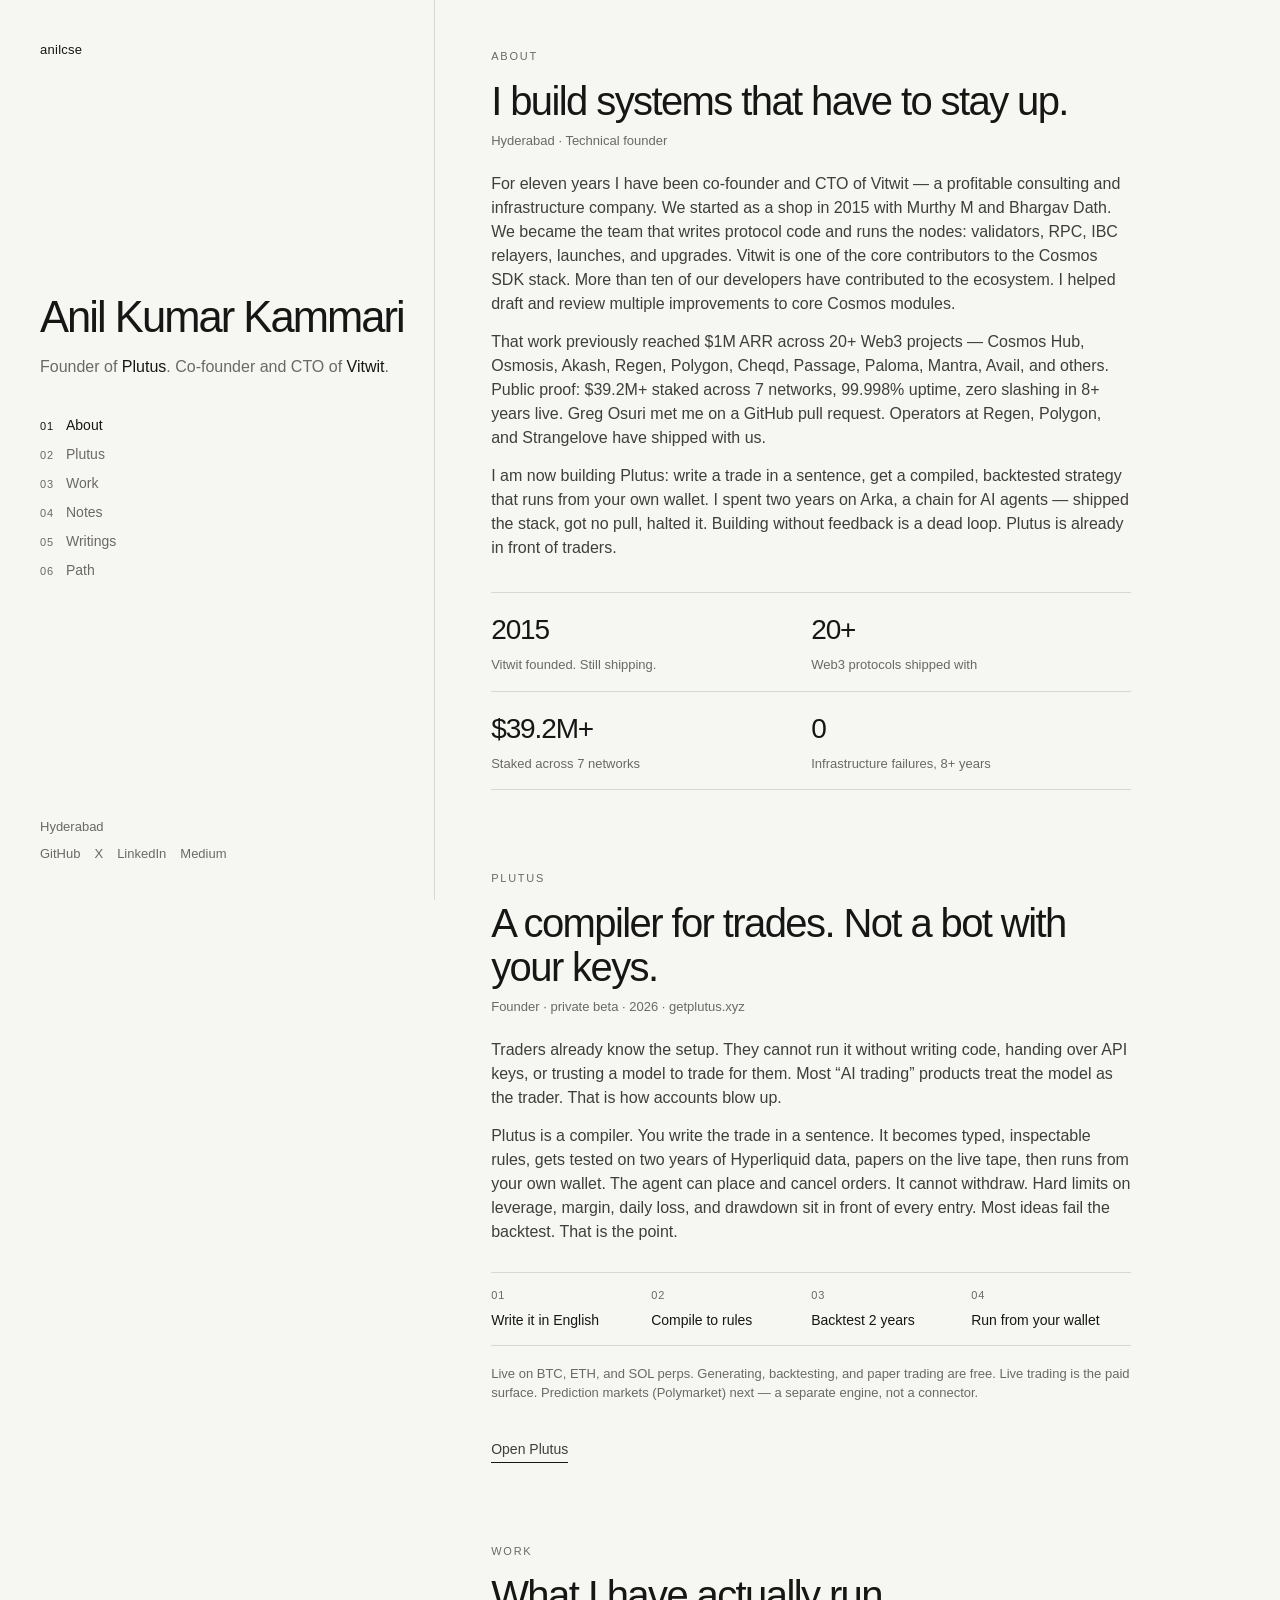
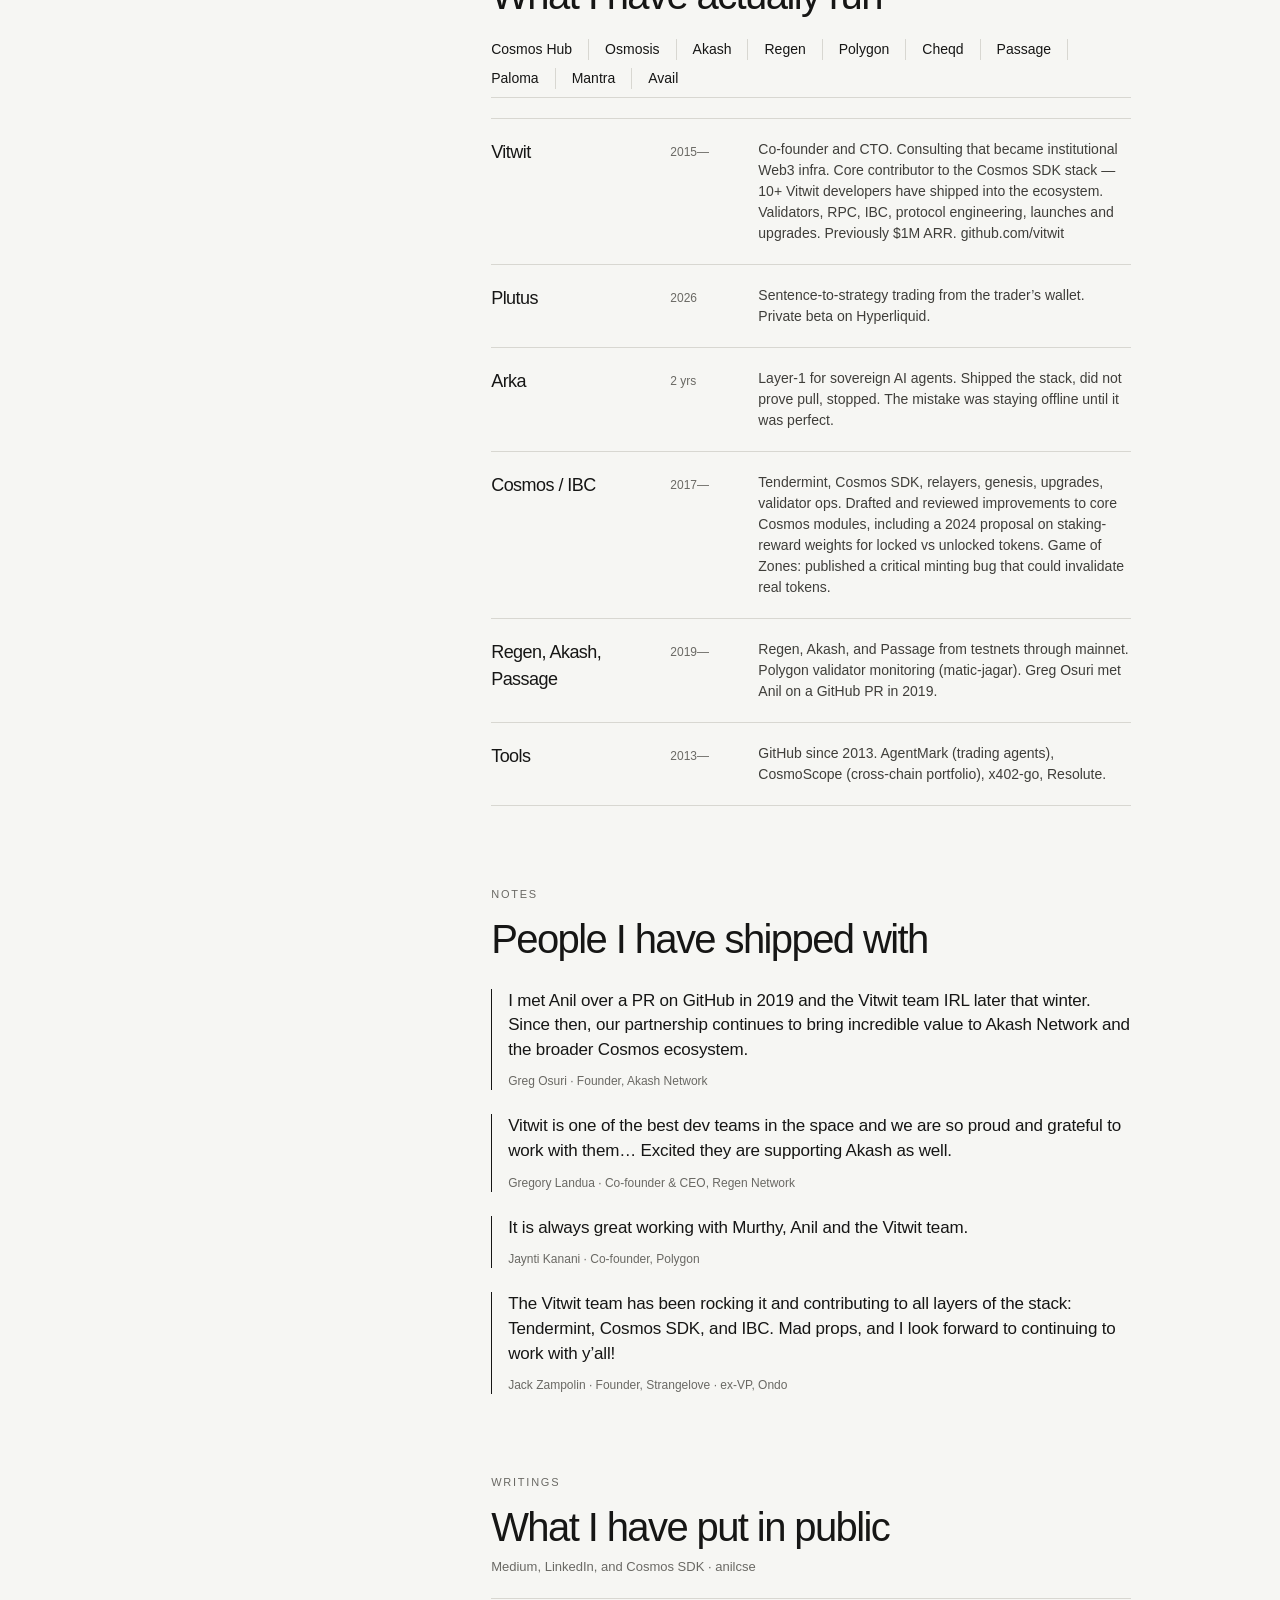
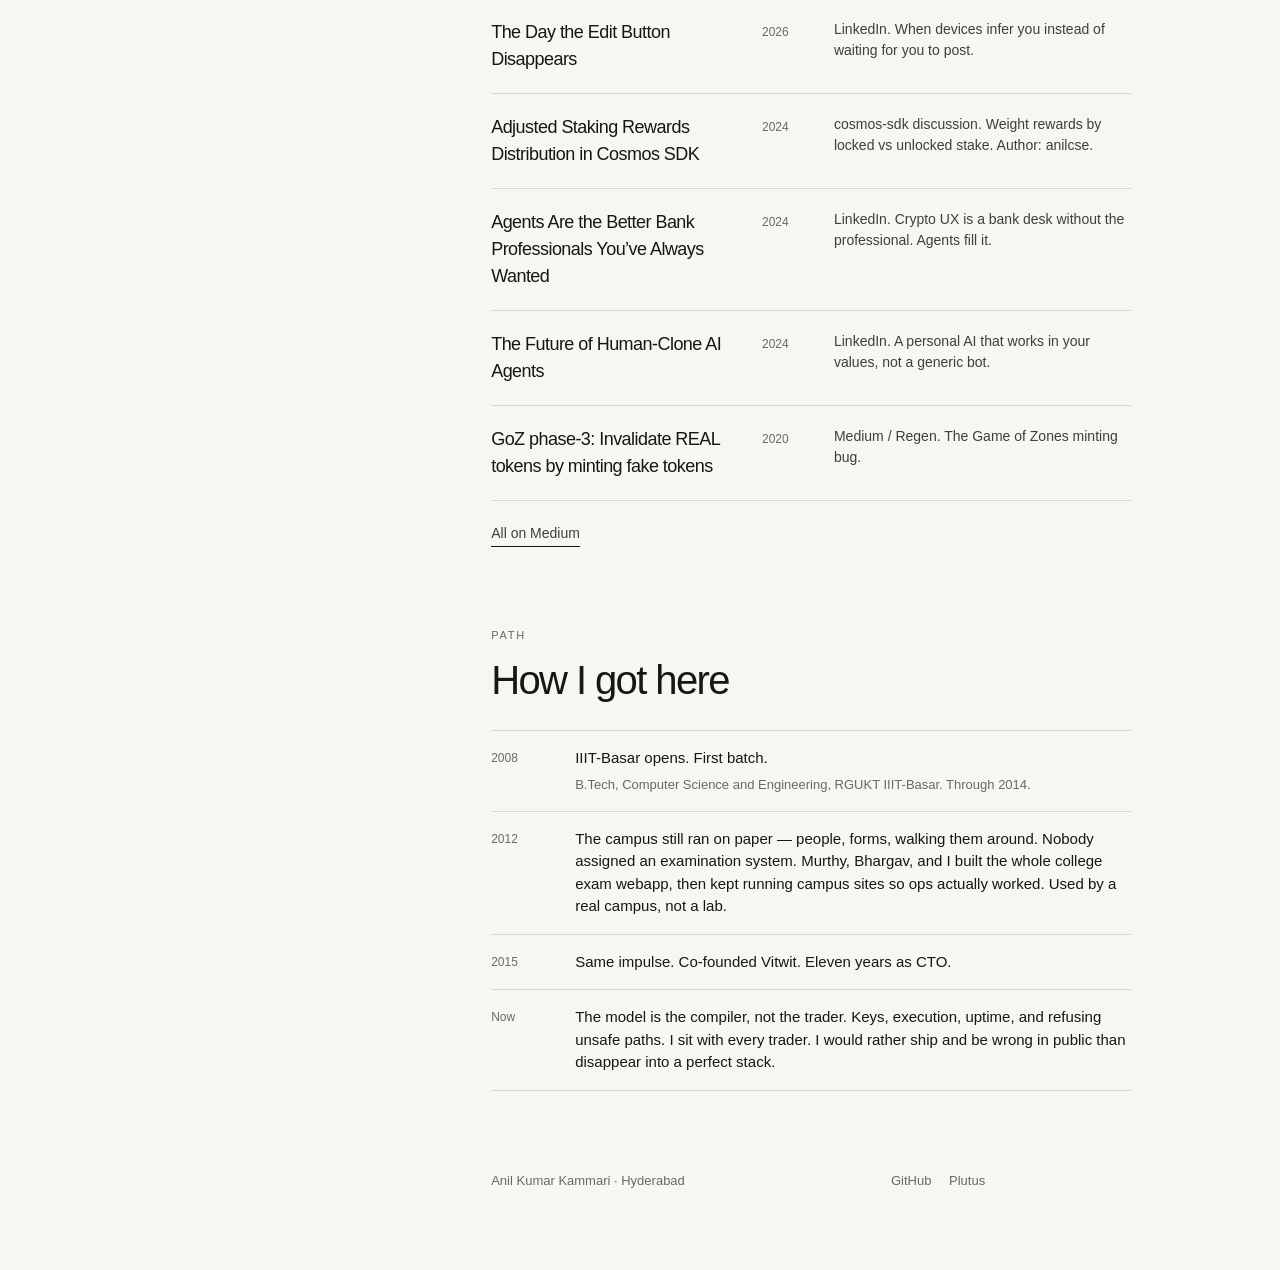
==== commit 994ee436: "Add writings" ====
--- a/index.html
+++ b/index.html
@@ -27,7 +27,8 @@
           <a href="#now"><span>02</span> Plutus</a>
           <a href="#work"><span>03</span> Work</a>
           <a href="#notes"><span>04</span> Notes</a>
-          <a href="#path"><span>05</span> Path</a>
+          <a href="#writings"><span>05</span> Writings</a>
+          <a href="#path"><span>06</span> Path</a>
         </nav>
       </div>
       <p class="rail-foot">
@@ -84,7 +85,7 @@
           </div>
           <div>
             <dt>0</dt>
-            <dd>Slashing. 8+ years live.</dd>
+            <dd>Infrastructure failures, 8+ years</dd>
           </div>
         </dl>
       </section>
@@ -160,7 +161,7 @@
             <a href="https://github.com/anilcse">
               <span class="i-name">Cosmos / IBC</span>
               <span class="i-year">2017—</span>
-              <span class="i-copy">Tendermint, Cosmos SDK, relayers, genesis, upgrades, validator ops. Drafted and reviewed improvements to core Cosmos modules. Game of Zones: published a critical minting bug that could invalidate real tokens.</span>
+              <span class="i-copy">Tendermint, Cosmos SDK, relayers, genesis, upgrades, validator ops. Drafted and reviewed improvements to core Cosmos modules, including a 2024 proposal on staking-reward weights for locked vs unlocked tokens. Game of Zones: published a critical minting bug that could invalidate real tokens.</span>
             </a>
           </li>
           <li>
@@ -201,6 +202,50 @@
         </figure>
       </section>
 
+      <section id="writings">
+        <p class="label">Writings</p>
+        <h2>What I have put in public</h2>
+        <p class="when">Medium, LinkedIn, and Cosmos SDK · anilcse</p>
+        <ul class="index writes">
+          <li>
+            <a href="https://www.linkedin.com/pulse/day-edit-button-disappears-anil-k-nrzjc">
+              <span class="i-name">The Day the Edit Button Disappears</span>
+              <span class="i-year">2026</span>
+              <span class="i-copy">LinkedIn. When devices infer you instead of waiting for you to post.</span>
+            </a>
+          </li>
+          <li>
+            <a href="https://github.com/cosmos/cosmos-sdk/discussions/22001">
+              <span class="i-name">Adjusted Staking Rewards Distribution in Cosmos SDK</span>
+              <span class="i-year">2024</span>
+              <span class="i-copy">cosmos-sdk discussion. Weight rewards by locked vs unlocked stake. Author: anilcse.</span>
+            </a>
+          </li>
+          <li>
+            <a href="https://www.linkedin.com/pulse/agents-better-bank-professionals-youve-always-wanted-anil-k-pl1kc">
+              <span class="i-name">Agents Are the Better Bank Professionals You’ve Always Wanted</span>
+              <span class="i-year">2024</span>
+              <span class="i-copy">LinkedIn. Crypto UX is a bank desk without the professional. Agents fill it.</span>
+            </a>
+          </li>
+          <li>
+            <a href="https://www.linkedin.com/pulse/future-human-clone-ai-agents-revolution-living-andworking-anil-k-lcgzc">
+              <span class="i-name">The Future of Human-Clone AI Agents</span>
+              <span class="i-year">2024</span>
+              <span class="i-copy">LinkedIn. A personal AI that works in your values, not a generic bot.</span>
+            </a>
+          </li>
+          <li>
+            <a href="https://medium.com/regen-network/goz-phase-3-invalidate-real-tokens-by-minting-fake-tokens-275bb91b7678">
+              <span class="i-name">GoZ phase-3: Invalidate REAL tokens by minting fake tokens</span>
+              <span class="i-year">2020</span>
+              <span class="i-copy">Medium / Regen. The Game of Zones minting bug.</span>
+            </a>
+          </li>
+        </ul>
+        <p><a class="more" href="https://medium.com/@anilcse">All on Medium</a></p>
+      </section>
+
       <section id="path">
         <p class="label">Path</p>
         <h2>How I got here</h2>
--- a/styles.css
+++ b/styles.css
@@ -308,6 +308,10 @@
 .i-copy {
   font-size: 14px;
   color: #3f3e3a;
+}
+
+.writes a {
+  grid-template-columns: minmax(140px, 1.2fr) 56px 1.4fr;
 }
 
 figure {
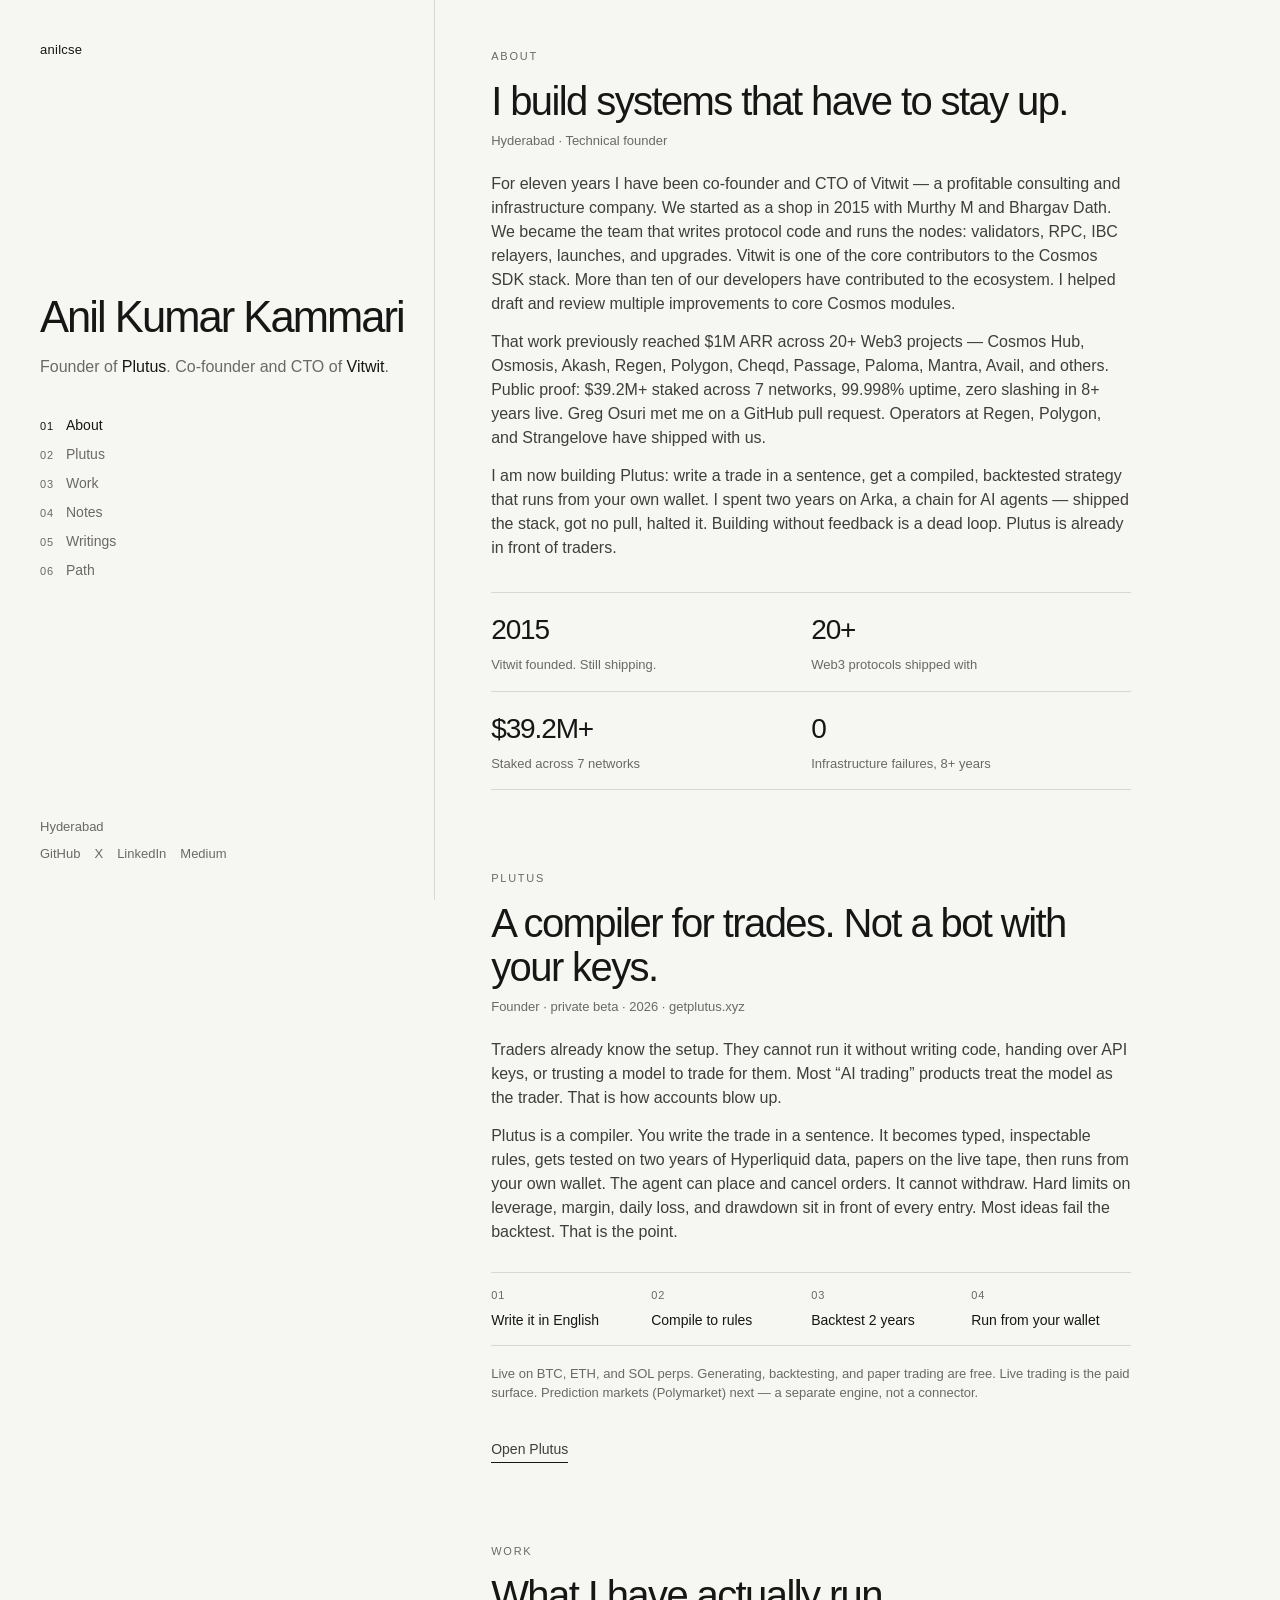
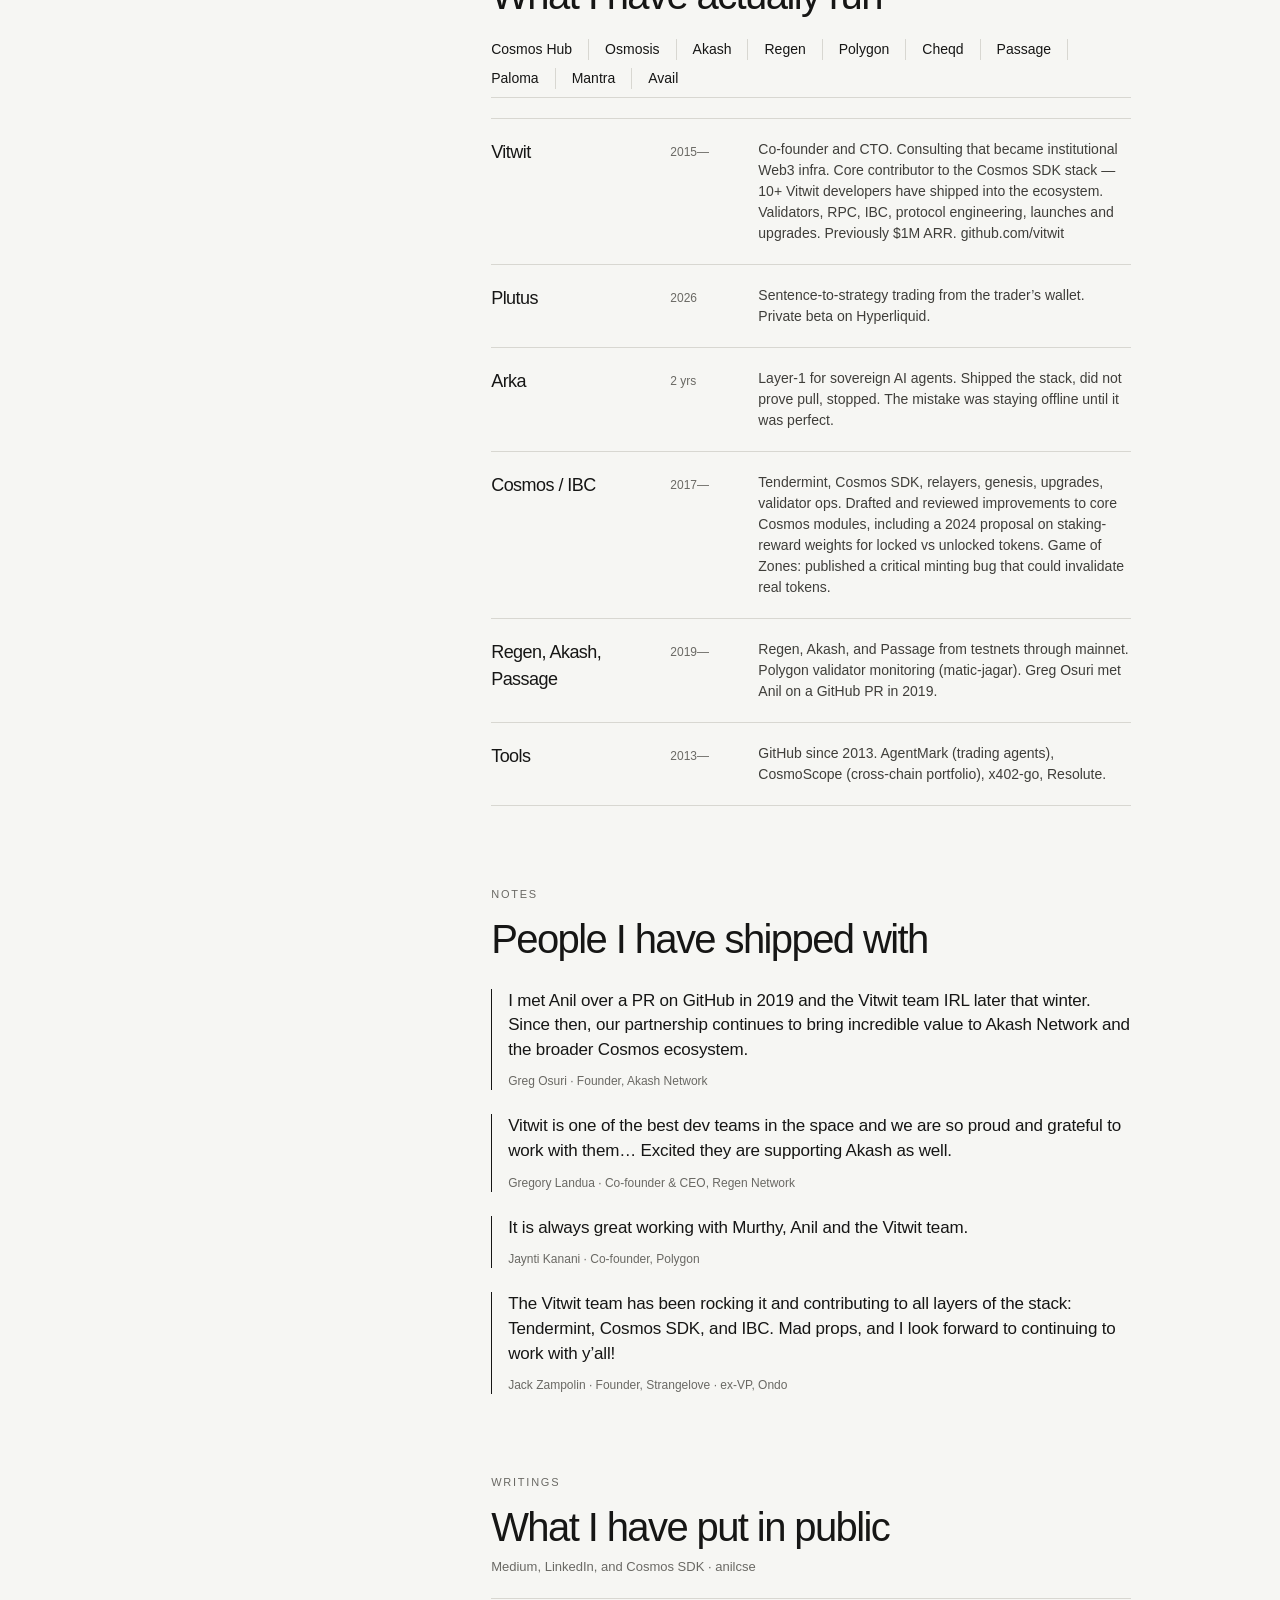
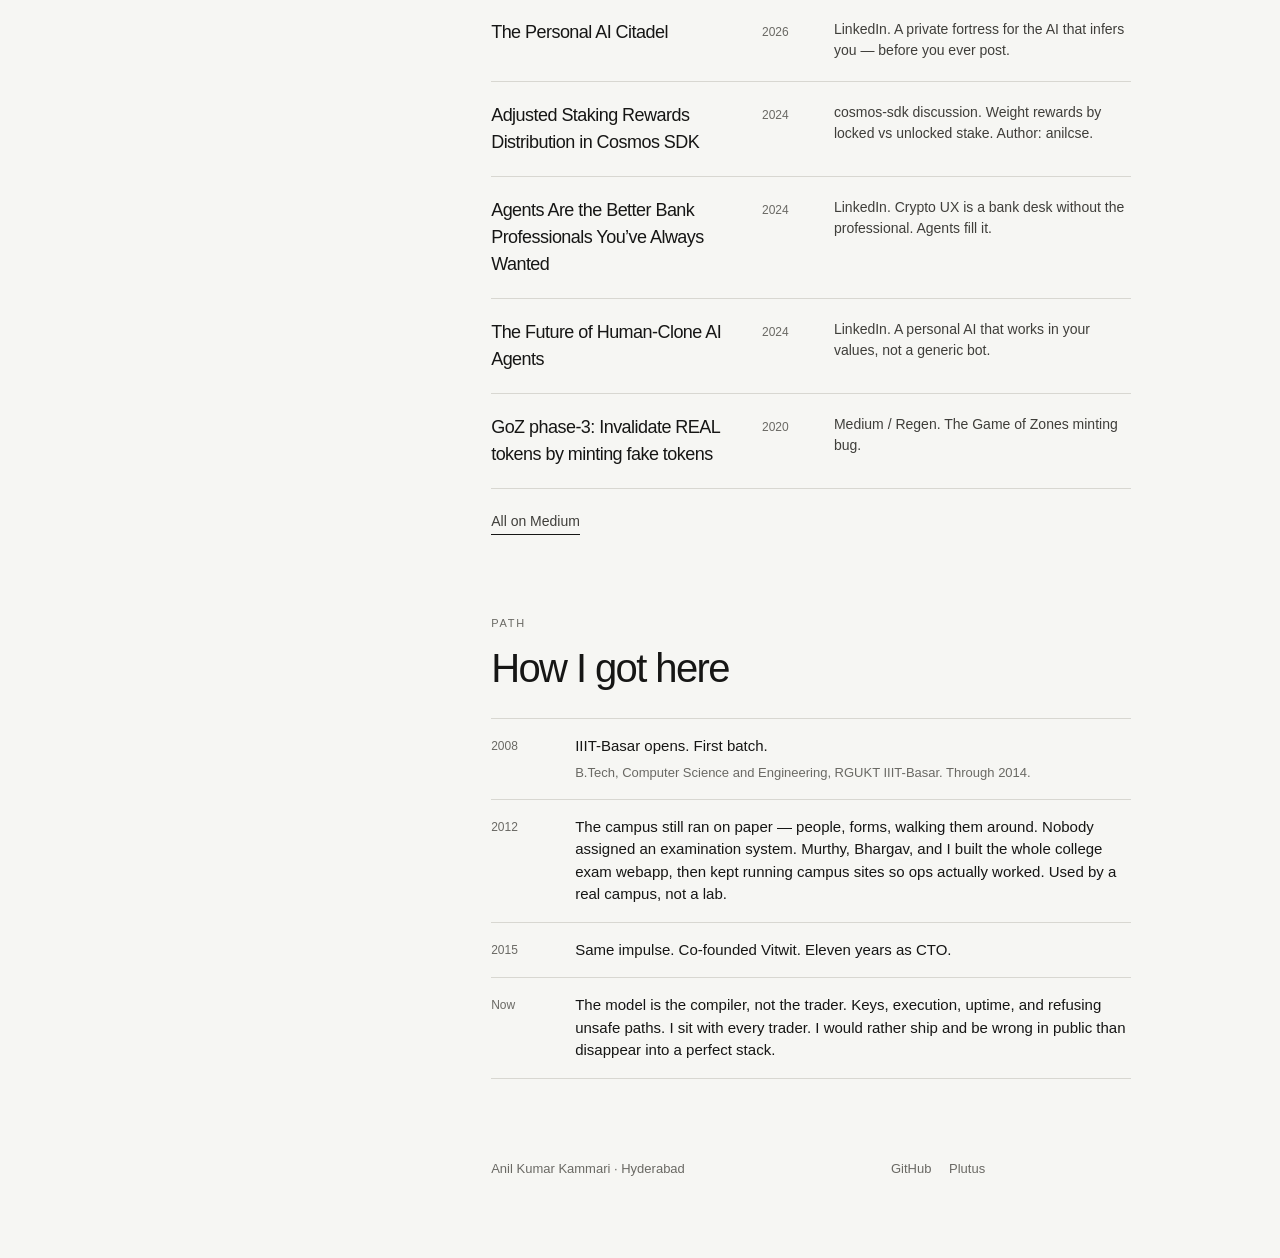
==== commit 6fc40bbe: "Rename writings entry to The Personal AI Citadel Co-Authored-By: Claude Opus 4.8 <noreply@anthropic." ====
--- a/index.html
+++ b/index.html
@@ -209,9 +209,9 @@
         <ul class="index writes">
           <li>
             <a href="https://www.linkedin.com/pulse/day-edit-button-disappears-anil-k-nrzjc">
-              <span class="i-name">The Day the Edit Button Disappears</span>
+              <span class="i-name">The Personal AI Citadel</span>
               <span class="i-year">2026</span>
-              <span class="i-copy">LinkedIn. When devices infer you instead of waiting for you to post.</span>
+              <span class="i-copy">LinkedIn. A private fortress for the AI that infers you — before you ever post.</span>
             </a>
           </li>
           <li>
